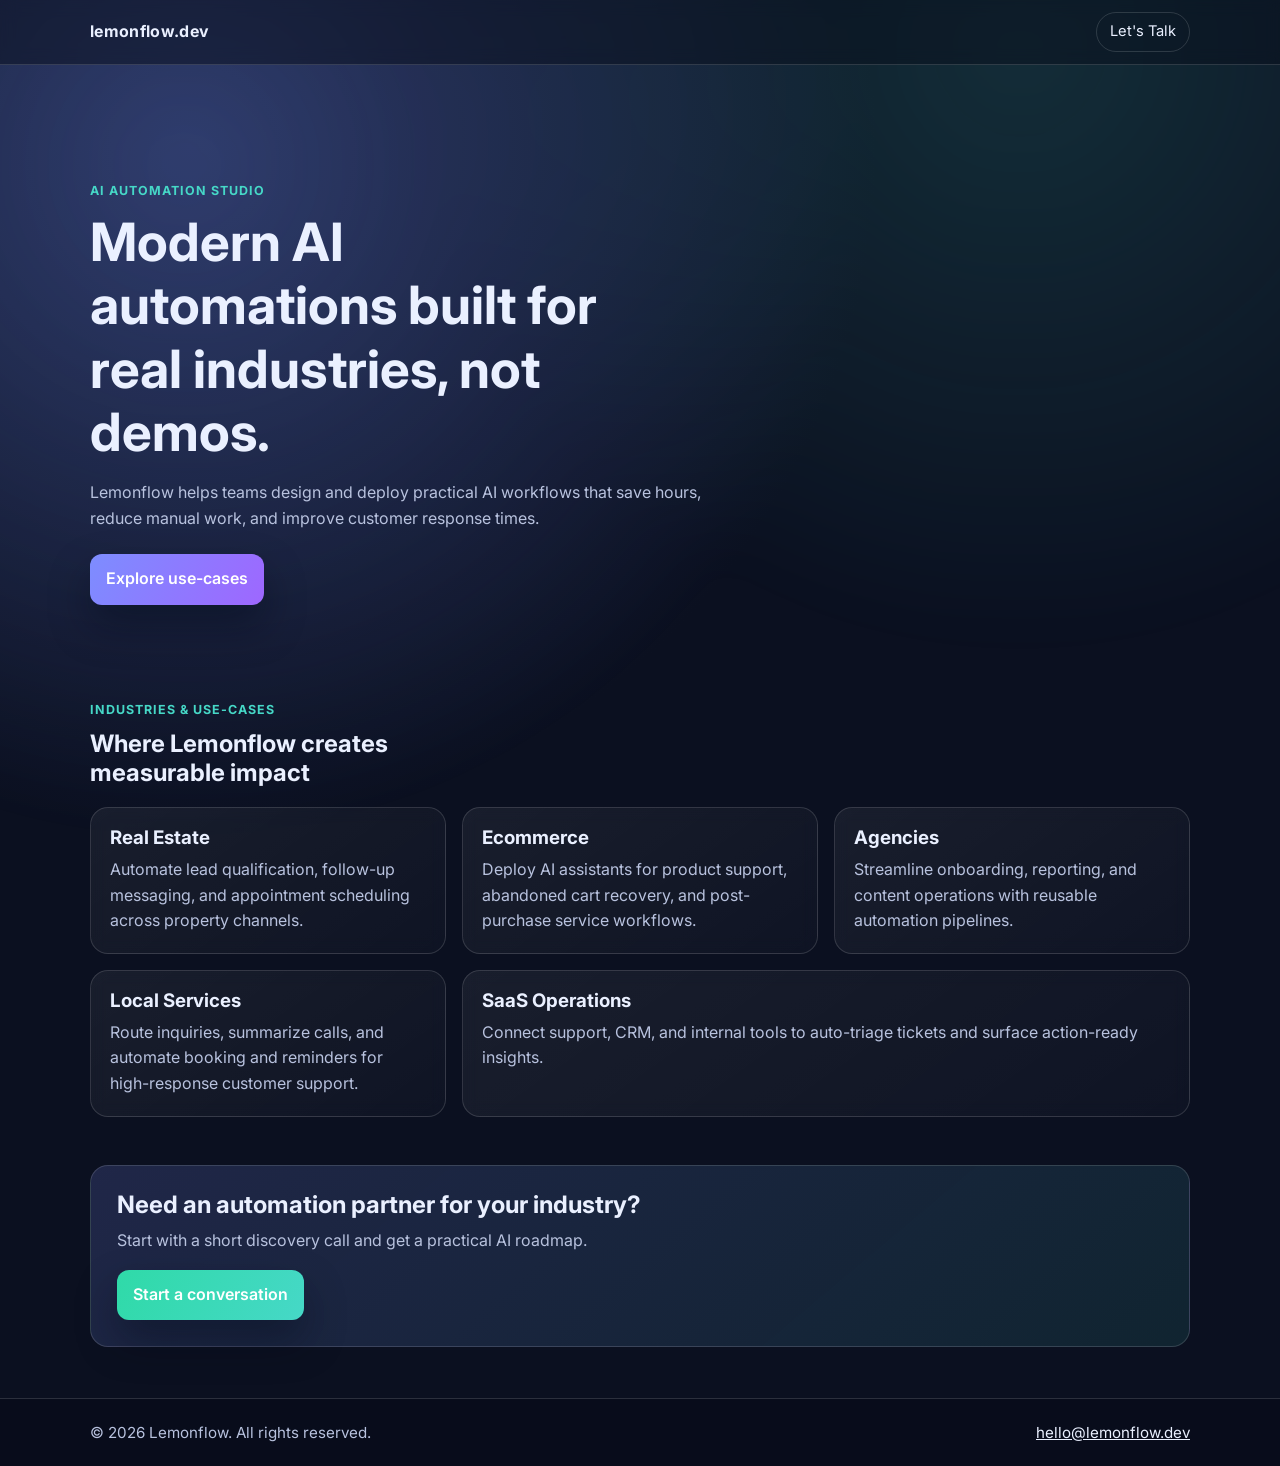
==== index.html @ 78f288d8 "Webpage" ====
<!doctype html>
<html lang="en">
  <head>
    <meta charset="UTF-8" />
    <meta name="viewport" content="width=device-width, initial-scale=1.0" />
    <meta
      name="description"
      content="Lemonflow builds AI automations and services tailored to real business workflows."
    />
    <title>Lemonflow | AI Automation Services</title>
    <link rel="preconnect" href="https://fonts.googleapis.com" />
    <link rel="preconnect" href="https://fonts.gstatic.com" crossorigin />
    <link
      href="https://fonts.googleapis.com/css2?family=Inter:wght@400;500;600;700;800&display=swap"
      rel="stylesheet"
    />
    <link rel="stylesheet" href="./styles.css" />
  </head>
  <body>
    <div class="bg-gradient" aria-hidden="true"></div>
    <header class="site-header">
      <nav class="container nav">
        <a class="logo" href="#top" aria-label="Lemonflow home">lemonflow.dev</a>
        <a class="nav-cta" href="mailto:hello@lemonflow.dev">Let's Talk</a>
      </nav>
    </header>

    <main id="top">
      <section class="hero container reveal">
        <p class="eyebrow">AI Automation Studio</p>
        <h1>Modern AI automations built for real industries, not demos.</h1>
        <p class="hero-copy">
          Lemonflow helps teams design and deploy practical AI workflows that
          save hours, reduce manual work, and improve customer response times.
        </p>
        <a class="btn" href="#industries">Explore use-cases</a>
      </section>

      <section id="industries" class="container industries">
        <div class="section-head reveal">
          <p class="eyebrow">Industries & Use-Cases</p>
          <h2>Where Lemonflow creates measurable impact</h2>
        </div>
        <div class="card-grid">
          <article class="industry-card reveal">
            <h3>Real Estate</h3>
            <p>
              Automate lead qualification, follow-up messaging, and appointment
              scheduling across property channels.
            </p>
          </article>
          <article class="industry-card reveal">
            <h3>Ecommerce</h3>
            <p>
              Deploy AI assistants for product support, abandoned cart recovery,
              and post-purchase service workflows.
            </p>
          </article>
          <article class="industry-card reveal">
            <h3>Agencies</h3>
            <p>
              Streamline onboarding, reporting, and content operations with
              reusable automation pipelines.
            </p>
          </article>
          <article class="industry-card reveal">
            <h3>Local Services</h3>
            <p>
              Route inquiries, summarize calls, and automate booking and
              reminders for high-response customer support.
            </p>
          </article>
          <article class="industry-card reveal">
            <h3>SaaS Operations</h3>
            <p>
              Connect support, CRM, and internal tools to auto-triage tickets
              and surface action-ready insights.
            </p>
          </article>
        </div>
      </section>

      <section class="container cta reveal">
        <h2>Need an automation partner for your industry?</h2>
        <p>Start with a short discovery call and get a practical AI roadmap.</p>
        <a class="btn btn-secondary" href="mailto:hello@lemonflow.dev"
          >Start a conversation</a
        >
      </section>
    </main>

    <footer class="site-footer">
      <div class="container footer-wrap">
        <p>&copy; <span id="year"></span> Lemonflow. All rights reserved.</p>
        <a href="mailto:hello@lemonflow.dev">hello@lemonflow.dev</a>
      </div>
    </footer>

    <script src="./script.js" defer></script>
  </body>
</html>
---- styles.css ----
:root {
  --bg: #0b1020;
  --surface: #131a2e;
  --surface-soft: rgba(255, 255, 255, 0.06);
  --text: #eaf0ff;
  --text-soft: #b8c2de;
  --line: rgba(255, 255, 255, 0.14);
  --accent: #7d8dff;
  --accent-2: #46d8c7;
  --max-width: 1100px;
  --radius: 18px;
  --shadow: 0 20px 40px rgba(3, 8, 20, 0.38);
}

*,
*::before,
*::after {
  box-sizing: border-box;
}

html {
  scroll-behavior: smooth;
}

body {
  margin: 0;
  min-height: 100vh;
  font-family: "Inter", system-ui, -apple-system, Segoe UI, Roboto, sans-serif;
  color: var(--text);
  background: radial-gradient(circle at 15% 10%, #1d2a4b 0%, var(--bg) 40%),
    var(--bg);
  line-height: 1.6;
}

.bg-gradient {
  position: fixed;
  inset: -120px;
  z-index: -1;
  background: radial-gradient(
      circle at 20% 25%,
      rgba(125, 141, 255, 0.2),
      transparent 45%
    ),
    radial-gradient(
      circle at 75% 15%,
      rgba(70, 216, 199, 0.15),
      transparent 40%
    );
  filter: blur(20px);
}

.container {
  width: min(100% - 2rem, var(--max-width));
  margin-inline: auto;
}

.site-header {
  position: sticky;
  top: 0;
  z-index: 50;
  backdrop-filter: blur(8px);
  background: rgba(9, 14, 29, 0.5);
  border-bottom: 1px solid var(--line);
}

.nav {
  display: flex;
  align-items: center;
  justify-content: space-between;
  min-height: 4rem;
}

.logo {
  color: var(--text);
  text-decoration: none;
  font-weight: 700;
  letter-spacing: 0.02em;
}

.nav-cta {
  color: var(--text);
  text-decoration: none;
  border: 1px solid var(--line);
  padding: 0.45rem 0.8rem;
  border-radius: 999px;
  font-size: 0.92rem;
}

.hero {
  padding: 6.5rem 0 4rem;
}

.eyebrow {
  color: var(--accent-2);
  letter-spacing: 0.08em;
  text-transform: uppercase;
  font-size: 0.78rem;
  font-weight: 700;
  margin-bottom: 0.6rem;
}

h1,
h2,
h3 {
  line-height: 1.2;
  margin-top: 0;
}

h1 {
  font-size: clamp(2rem, 4.5vw, 3.3rem);
  max-width: 15ch;
  margin-bottom: 0.9rem;
}

.hero-copy {
  color: var(--text-soft);
  max-width: 62ch;
  margin-bottom: 1.4rem;
}

.btn {
  display: inline-flex;
  align-items: center;
  justify-content: center;
  gap: 0.4rem;
  text-decoration: none;
  border-radius: 12px;
  background: linear-gradient(120deg, var(--accent), #9e67ff);
  color: #fff;
  font-weight: 600;
  padding: 0.78rem 1rem;
  box-shadow: var(--shadow);
}

.btn-secondary {
  background: linear-gradient(120deg, #2fdaa8, var(--accent-2));
}

.industries {
  padding: 1.2rem 0 3rem;
}

.section-head {
  margin-bottom: 1.2rem;
}

.section-head h2 {
  max-width: 23ch;
}

.card-grid {
  display: grid;
  grid-template-columns: repeat(12, 1fr);
  gap: 1rem;
}

.industry-card {
  grid-column: span 12;
  border-radius: var(--radius);
  border: 1px solid var(--line);
  background: linear-gradient(145deg, var(--surface-soft), rgba(255, 255, 255, 0.02));
  backdrop-filter: blur(8px);
  padding: 1.2rem;
}

.industry-card h3 {
  margin-bottom: 0.45rem;
}

.industry-card p {
  color: var(--text-soft);
  margin: 0;
}

.cta {
  margin: 0 auto 3.2rem;
  padding: 1.6rem;
  border-radius: var(--radius);
  background: linear-gradient(140deg, rgba(125, 141, 255, 0.18), rgba(70, 216, 199, 0.1));
  border: 1px solid var(--line);
}

.cta h2 {
  margin-bottom: 0.5rem;
}

.cta p {
  color: var(--text-soft);
  margin-top: 0;
  margin-bottom: 1rem;
}

.site-footer {
  border-top: 1px solid var(--line);
  background: rgba(3, 8, 20, 0.35);
}

.footer-wrap {
  min-height: 4.2rem;
  display: flex;
  gap: 1rem;
  align-items: center;
  justify-content: space-between;
  color: var(--text-soft);
  font-size: 0.95rem;
}

.footer-wrap a {
  color: var(--text);
}

.reveal {
  opacity: 0;
  transform: translateY(16px);
  transition: opacity 0.6s ease, transform 0.6s ease;
}

.reveal.is-visible {
  opacity: 1;
  transform: translateY(0);
}

@media (min-width: 700px) {
  .industry-card {
    grid-column: span 6;
  }
}

@media (min-width: 960px) {
  .industry-card {
    grid-column: span 4;
  }

  .industry-card:last-child {
    grid-column: span 8;
  }
}
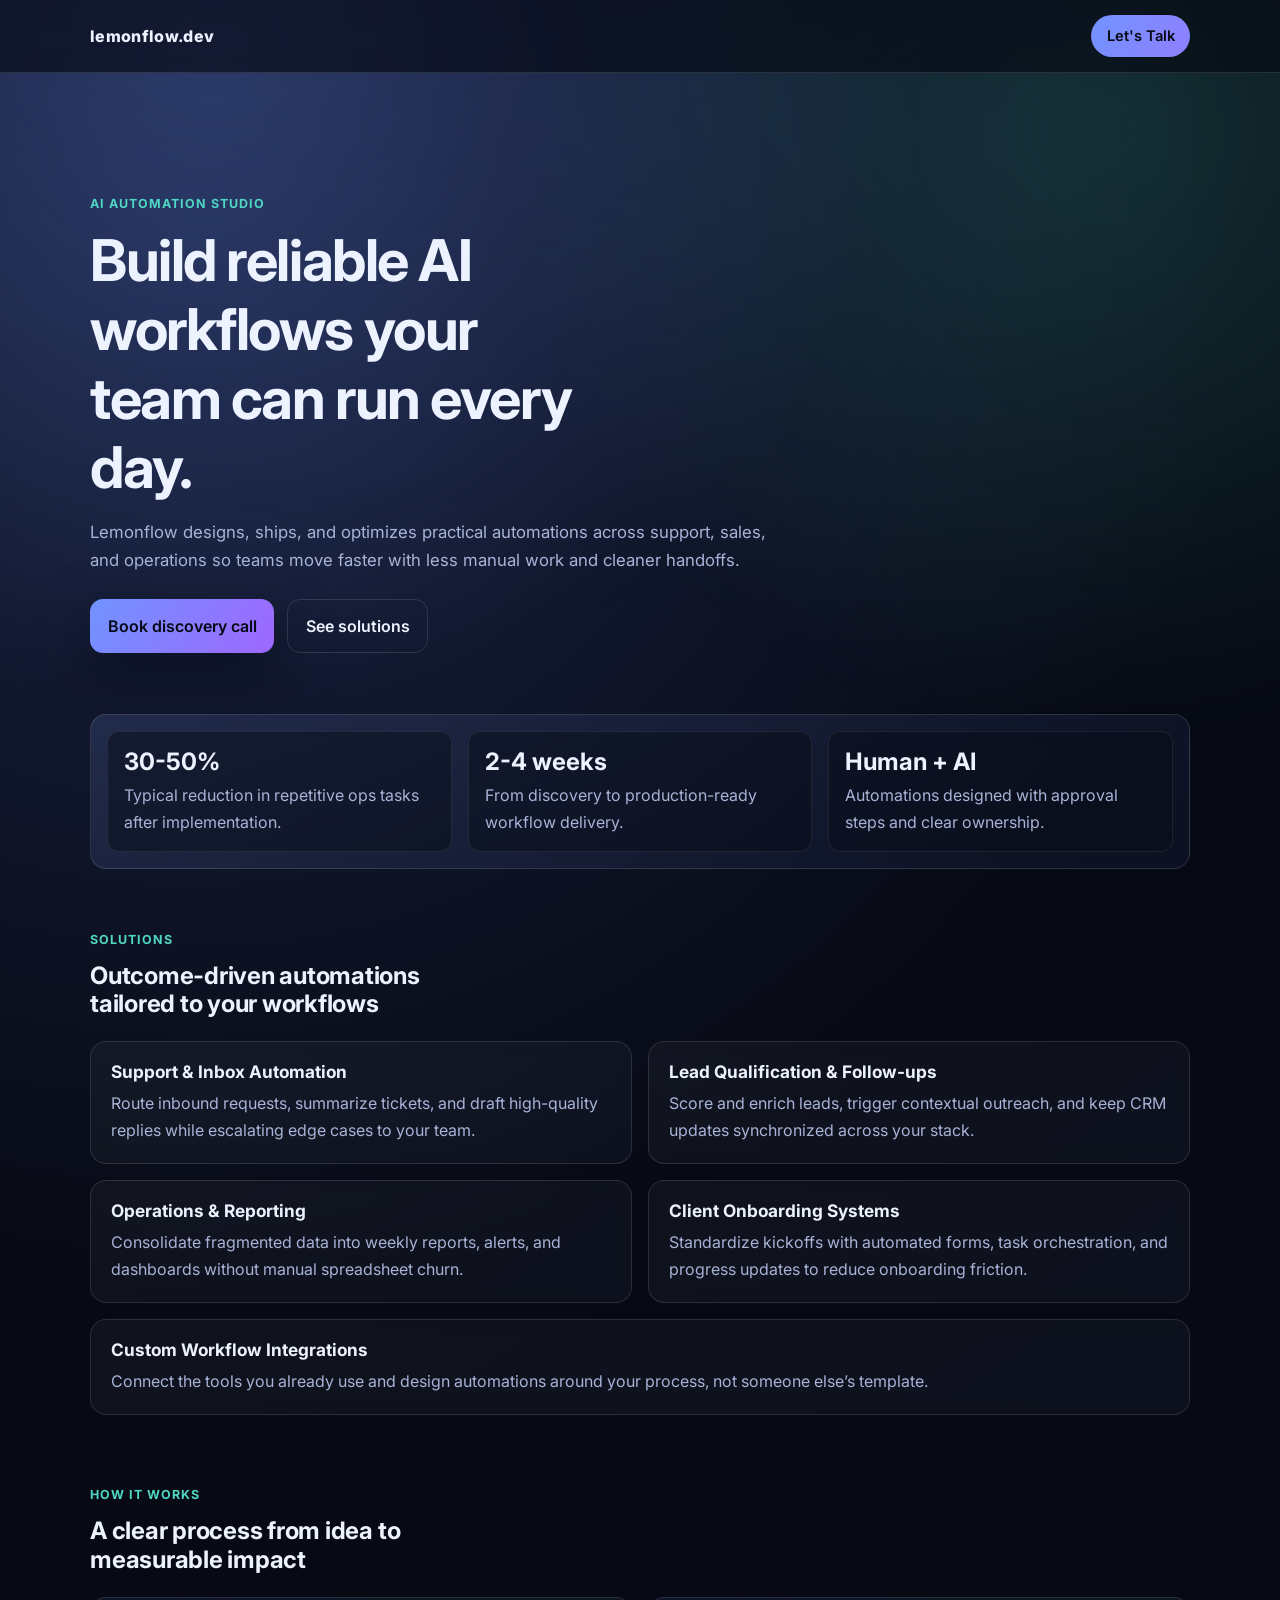
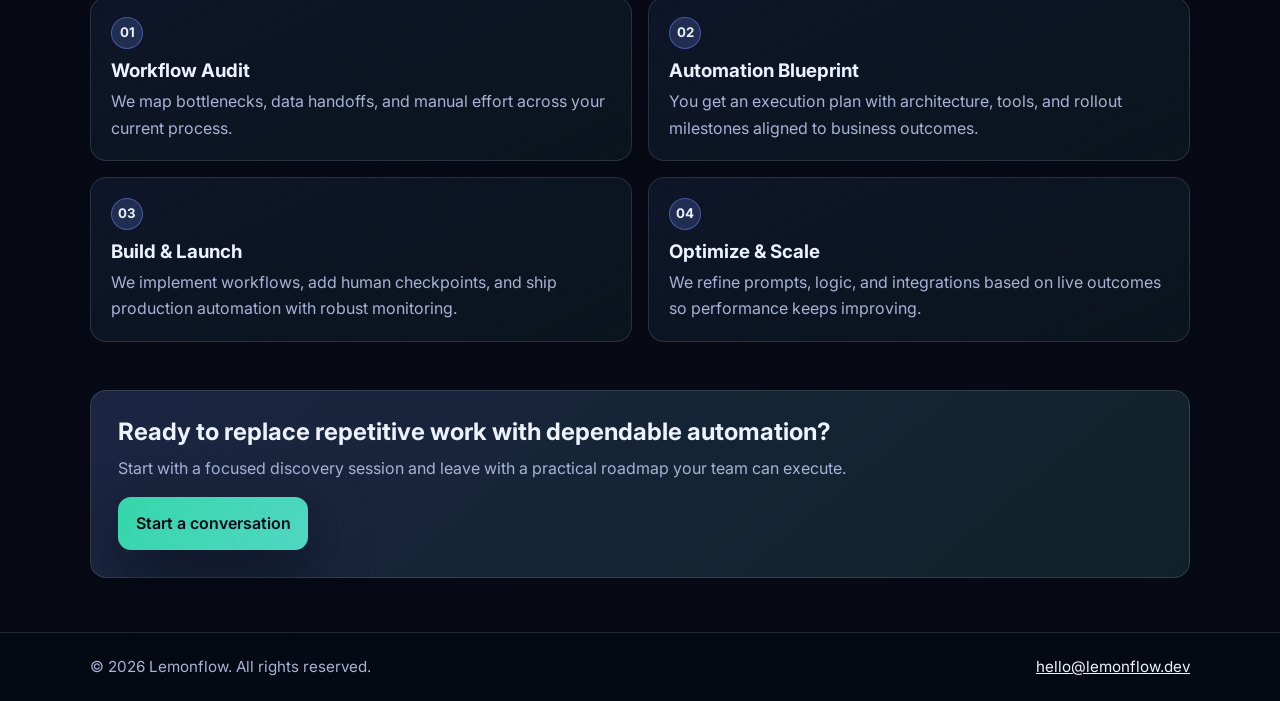
==== commit a7146e07: "modified" ====
--- a/index.html
+++ b/index.html
@@ -28,64 +28,127 @@
     <main id="top">
       <section class="hero container reveal">
         <p class="eyebrow">AI Automation Studio</p>
-        <h1>Modern AI automations built for real industries, not demos.</h1>
+        <h1>Build reliable AI workflows your team can run every day.</h1>
         <p class="hero-copy">
-          Lemonflow helps teams design and deploy practical AI workflows that
-          save hours, reduce manual work, and improve customer response times.
+          Lemonflow designs, ships, and optimizes practical automations across
+          support, sales, and operations so teams move faster with less manual
+          work and cleaner handoffs.
         </p>
-        <a class="btn" href="#industries">Explore use-cases</a>
+        <div class="hero-actions">
+          <a class="btn" href="mailto:hello@lemonflow.dev">Book discovery call</a>
+          <a class="btn btn-ghost" href="#solutions">See solutions</a>
+        </div>
       </section>
 
-      <section id="industries" class="container industries">
+      <section class="container trust reveal" aria-label="Outcomes">
+        <div class="trust-grid">
+          <article class="trust-item">
+            <h2>30-50%</h2>
+            <p>Typical reduction in repetitive ops tasks after implementation.</p>
+          </article>
+          <article class="trust-item">
+            <h2>2-4 weeks</h2>
+            <p>From discovery to production-ready workflow delivery.</p>
+          </article>
+          <article class="trust-item">
+            <h2>Human + AI</h2>
+            <p>Automations designed with approval steps and clear ownership.</p>
+          </article>
+        </div>
+      </section>
+
+      <section id="solutions" class="container industries">
         <div class="section-head reveal">
-          <p class="eyebrow">Industries & Use-Cases</p>
-          <h2>Where Lemonflow creates measurable impact</h2>
+          <p class="eyebrow">Solutions</p>
+          <h2>Outcome-driven automations tailored to your workflows</h2>
         </div>
         <div class="card-grid">
-          <article class="industry-card reveal">
-            <h3>Real Estate</h3>
+          <article class="industry-card reveal" style="--reveal-delay: 0ms">
+            <h3>Support & Inbox Automation</h3>
             <p>
-              Automate lead qualification, follow-up messaging, and appointment
-              scheduling across property channels.
+              Route inbound requests, summarize tickets, and draft high-quality
+              replies while escalating edge cases to your team.
             </p>
           </article>
-          <article class="industry-card reveal">
-            <h3>Ecommerce</h3>
+          <article class="industry-card reveal" style="--reveal-delay: 80ms">
+            <h3>Lead Qualification & Follow-ups</h3>
             <p>
-              Deploy AI assistants for product support, abandoned cart recovery,
-              and post-purchase service workflows.
+              Score and enrich leads, trigger contextual outreach, and keep CRM
+              updates synchronized across your stack.
             </p>
           </article>
-          <article class="industry-card reveal">
-            <h3>Agencies</h3>
+          <article class="industry-card reveal" style="--reveal-delay: 120ms">
+            <h3>Operations & Reporting</h3>
             <p>
-              Streamline onboarding, reporting, and content operations with
-              reusable automation pipelines.
+              Consolidate fragmented data into weekly reports, alerts, and
+              dashboards without manual spreadsheet churn.
             </p>
           </article>
-          <article class="industry-card reveal">
-            <h3>Local Services</h3>
+          <article class="industry-card reveal" style="--reveal-delay: 180ms">
+            <h3>Client Onboarding Systems</h3>
             <p>
-              Route inquiries, summarize calls, and automate booking and
-              reminders for high-response customer support.
+              Standardize kickoffs with automated forms, task orchestration, and
+              progress updates to reduce onboarding friction.
             </p>
           </article>
-          <article class="industry-card reveal">
-            <h3>SaaS Operations</h3>
+          <article class="industry-card reveal" style="--reveal-delay: 220ms">
+            <h3>Custom Workflow Integrations</h3>
             <p>
-              Connect support, CRM, and internal tools to auto-triage tickets
-              and surface action-ready insights.
+              Connect the tools you already use and design automations around
+              your process, not someone else’s template.
+            </p>
+          </article>
+        </div>
+      </section>
+
+      <section class="container process">
+        <div class="section-head reveal">
+          <p class="eyebrow">How It Works</p>
+          <h2>A clear process from idea to measurable impact</h2>
+        </div>
+        <div class="process-grid">
+          <article class="process-step reveal" style="--reveal-delay: 0ms">
+            <span>01</span>
+            <h3>Workflow Audit</h3>
+            <p>
+              We map bottlenecks, data handoffs, and manual effort across your
+              current process.
+            </p>
+          </article>
+          <article class="process-step reveal" style="--reveal-delay: 70ms">
+            <span>02</span>
+            <h3>Automation Blueprint</h3>
+            <p>
+              You get an execution plan with architecture, tools, and rollout
+              milestones aligned to business outcomes.
+            </p>
+          </article>
+          <article class="process-step reveal" style="--reveal-delay: 140ms">
+            <span>03</span>
+            <h3>Build & Launch</h3>
+            <p>
+              We implement workflows, add human checkpoints, and ship production
+              automation with robust monitoring.
+            </p>
+          </article>
+          <article class="process-step reveal" style="--reveal-delay: 200ms">
+            <span>04</span>
+            <h3>Optimize & Scale</h3>
+            <p>
+              We refine prompts, logic, and integrations based on live outcomes
+              so performance keeps improving.
             </p>
           </article>
         </div>
       </section>
 
       <section class="container cta reveal">
-        <h2>Need an automation partner for your industry?</h2>
-        <p>Start with a short discovery call and get a practical AI roadmap.</p>
-        <a class="btn btn-secondary" href="mailto:hello@lemonflow.dev"
-          >Start a conversation</a
-        >
+        <h2>Ready to replace repetitive work with dependable automation?</h2>
+        <p>
+          Start with a focused discovery session and leave with a practical
+          roadmap your team can execute.
+        </p>
+        <a class="btn btn-secondary" href="mailto:hello@lemonflow.dev">Start a conversation</a>
       </section>
     </main>
 
--- a/styles.css
+++ b/styles.css
@@ -1,15 +1,15 @@
 :root {
-  --bg: #0b1020;
-  --surface: #131a2e;
-  --surface-soft: rgba(255, 255, 255, 0.06);
-  --text: #eaf0ff;
-  --text-soft: #b8c2de;
-  --line: rgba(255, 255, 255, 0.14);
-  --accent: #7d8dff;
-  --accent-2: #46d8c7;
+  --bg: #070a14;
+  --surface: #0f162a;
+  --surface-soft: rgba(255, 255, 255, 0.04);
+  --text: #edf2ff;
+  --text-soft: #a8b3d7;
+  --line: rgba(255, 255, 255, 0.12);
+  --accent: #7193ff;
+  --accent-2: #4fd7c3;
   --max-width: 1100px;
-  --radius: 18px;
-  --shadow: 0 20px 40px rgba(3, 8, 20, 0.38);
+  --radius: 16px;
+  --shadow: 0 24px 56px rgba(2, 6, 18, 0.5);
 }
 
 *,
@@ -27,9 +27,9 @@
   min-height: 100vh;
   font-family: "Inter", system-ui, -apple-system, Segoe UI, Roboto, sans-serif;
   color: var(--text);
-  background: radial-gradient(circle at 15% 10%, #1d2a4b 0%, var(--bg) 40%),
+  background: radial-gradient(circle at 15% 10%, #1a2444 0%, var(--bg) 45%),
     var(--bg);
-  line-height: 1.6;
+  line-height: 1.65;
 }
 
 .bg-gradient {
@@ -37,16 +37,16 @@
   inset: -120px;
   z-index: -1;
   background: radial-gradient(
-      circle at 20% 25%,
-      rgba(125, 141, 255, 0.2),
+      circle at 22% 12%,
+      rgba(113, 147, 255, 0.24),
       transparent 45%
     ),
     radial-gradient(
-      circle at 75% 15%,
-      rgba(70, 216, 199, 0.15),
+      circle at 80% 22%,
+      rgba(79, 215, 195, 0.18),
       transparent 40%
     );
-  filter: blur(20px);
+  filter: blur(28px);
 }
 
 .container {
@@ -58,8 +58,8 @@
   position: sticky;
   top: 0;
   z-index: 50;
-  backdrop-filter: blur(8px);
-  background: rgba(9, 14, 29, 0.5);
+  backdrop-filter: blur(12px);
+  background: rgba(7, 10, 20, 0.66);
   border-bottom: 1px solid var(--line);
 }
 
@@ -67,27 +67,35 @@
   display: flex;
   align-items: center;
   justify-content: space-between;
-  min-height: 4rem;
+  min-height: 4.5rem;
 }
 
 .logo {
   color: var(--text);
   text-decoration: none;
-  font-weight: 700;
+  font-weight: 800;
   letter-spacing: 0.02em;
 }
 
 .nav-cta {
-  color: var(--text);
+  color: var(--bg);
   text-decoration: none;
-  border: 1px solid var(--line);
-  padding: 0.45rem 0.8rem;
+  border: 1px solid transparent;
+  background: linear-gradient(120deg, var(--accent), #8f7fff);
+  padding: 0.52rem 0.9rem;
   border-radius: 999px;
   font-size: 0.92rem;
+  font-weight: 600;
 }
 
 .hero {
-  padding: 6.5rem 0 4rem;
+  padding: 6.8rem 0 2.8rem;
+}
+
+.hero-actions {
+  display: flex;
+  flex-wrap: wrap;
+  gap: 0.8rem;
 }
 
 .eyebrow {
@@ -96,7 +104,7 @@
   text-transform: uppercase;
   font-size: 0.78rem;
   font-weight: 700;
-  margin-bottom: 0.6rem;
+  margin-bottom: 0.7rem;
 }
 
 h1,
@@ -107,15 +115,17 @@
 }
 
 h1 {
-  font-size: clamp(2rem, 4.5vw, 3.3rem);
-  max-width: 15ch;
-  margin-bottom: 0.9rem;
+  font-size: clamp(2.05rem, 5vw, 3.6rem);
+  max-width: 14ch;
+  letter-spacing: -0.025em;
+  margin-bottom: 1rem;
 }
 
 .hero-copy {
   color: var(--text-soft);
-  max-width: 62ch;
-  margin-bottom: 1.4rem;
+  max-width: 64ch;
+  font-size: 1.05rem;
+  margin-bottom: 1.5rem;
 }
 
 .btn {
@@ -124,28 +134,66 @@
   justify-content: center;
   gap: 0.4rem;
   text-decoration: none;
+  border-radius: 13px;
+  background: linear-gradient(120deg, var(--accent), #9e67ff);
+  color: #060a16;
+  font-weight: 600;
+  padding: 0.82rem 1.1rem;
+  box-shadow: var(--shadow);
+}
+
+.btn-secondary {
+  background: linear-gradient(120deg, #36d6ab, var(--accent-2));
+}
+
+.btn-ghost {
+  background: transparent;
+  color: var(--text);
+  border: 1px solid var(--line);
+  box-shadow: none;
+}
+
+.trust {
+  padding: 1rem 0 2.2rem;
+}
+
+.trust-grid {
+  border: 1px solid var(--line);
+  border-radius: var(--radius);
+  background: linear-gradient(150deg, rgba(110, 132, 210, 0.18), rgba(15, 22, 42, 0.65));
+  display: grid;
+  gap: 1rem;
+  padding: 1rem;
+}
+
+.trust-item {
+  border: 1px solid rgba(255, 255, 255, 0.08);
   border-radius: 12px;
-  background: linear-gradient(120deg, var(--accent), #9e67ff);
-  color: #fff;
-  font-weight: 600;
-  padding: 0.78rem 1rem;
-  box-shadow: var(--shadow);
-}
-
-.btn-secondary {
-  background: linear-gradient(120deg, #2fdaa8, var(--accent-2));
+  background: rgba(8, 12, 24, 0.45);
+  padding: 1rem;
+}
+
+.trust-item h2 {
+  font-size: 1.5rem;
+  margin-bottom: 0.35rem;
+}
+
+.trust-item p {
+  margin: 0;
+  color: var(--text-soft);
 }
 
 .industries {
-  padding: 1.2rem 0 3rem;
+  padding: 0.8rem 0 2.8rem;
 }
 
 .section-head {
-  margin-bottom: 1.2rem;
+  margin-bottom: 1.4rem;
 }
 
 .section-head h2 {
-  max-width: 23ch;
+  max-width: 24ch;
+  letter-spacing: -0.01em;
 }
 
 .card-grid {
@@ -158,13 +206,14 @@
   grid-column: span 12;
   border-radius: var(--radius);
   border: 1px solid var(--line);
-  background: linear-gradient(145deg, var(--surface-soft), rgba(255, 255, 255, 0.02));
+  background: linear-gradient(145deg, var(--surface-soft), rgba(120, 138, 206, 0.06));
   backdrop-filter: blur(8px);
-  padding: 1.2rem;
+  padding: 1.25rem;
 }
 
 .industry-card h3 {
   margin-bottom: 0.45rem;
+  font-size: 1.08rem;
 }
 
 .industry-card p {
@@ -172,11 +221,50 @@
   margin: 0;
 }
 
+.process {
+  padding: 0.8rem 0 3rem;
+}
+
+.process-grid {
+  display: grid;
+  gap: 1rem;
+}
+
+.process-step {
+  border-radius: var(--radius);
+  border: 1px solid var(--line);
+  background: linear-gradient(155deg, rgba(15, 22, 42, 0.95), rgba(79, 215, 195, 0.05));
+  padding: 1.1rem;
+}
+
+.process-step span {
+  display: inline-flex;
+  width: 2rem;
+  height: 2rem;
+  border-radius: 999px;
+  align-items: center;
+  justify-content: center;
+  background: rgba(113, 147, 255, 0.2);
+  border: 1px solid rgba(113, 147, 255, 0.45);
+  font-size: 0.83rem;
+  font-weight: 700;
+  margin-bottom: 0.7rem;
+}
+
+.process-step h3 {
+  margin-bottom: 0.35rem;
+}
+
+.process-step p {
+  color: var(--text-soft);
+  margin: 0;
+}
+
 .cta {
-  margin: 0 auto 3.2rem;
-  padding: 1.6rem;
+  margin: 0 auto 3.4rem;
+  padding: 1.7rem;
   border-radius: var(--radius);
-  background: linear-gradient(140deg, rgba(125, 141, 255, 0.18), rgba(70, 216, 199, 0.1));
+  background: linear-gradient(140deg, rgba(113, 147, 255, 0.2), rgba(79, 215, 195, 0.12));
   border: 1px solid var(--line);
 }
 
@@ -192,7 +280,7 @@
 
 .site-footer {
   border-top: 1px solid var(--line);
-  background: rgba(3, 8, 20, 0.35);
+  background: rgba(3, 8, 20, 0.5);
 }
 
 .footer-wrap {
@@ -213,6 +301,7 @@
   opacity: 0;
   transform: translateY(16px);
   transition: opacity 0.6s ease, transform 0.6s ease;
+  transition-delay: var(--reveal-delay, 0ms);
 }
 
 .reveal.is-visible {
@@ -221,17 +310,46 @@
 }
 
 @media (min-width: 700px) {
+  .trust-grid {
+    grid-template-columns: repeat(3, 1fr);
+  }
+
   .industry-card {
     grid-column: span 6;
   }
+
+  .process-grid {
+    grid-template-columns: repeat(2, 1fr);
+  }
 }
 
 @media (min-width: 960px) {
   .industry-card {
-    grid-column: span 4;
+    grid-column: span 6;
   }
 
   .industry-card:last-child {
-    grid-column: span 8;
-  }
-}
+    grid-column: span 12;
+  }
+
+  .process-step {
+    padding: 1.2rem 1.25rem;
+  }
+}
+
+@media (max-width: 640px) {
+  .hero {
+    padding-top: 5.5rem;
+  }
+
+  h1 {
+    max-width: 18ch;
+  }
+
+  .footer-wrap {
+    flex-direction: column;
+    justify-content: center;
+    align-items: flex-start;
+    padding: 0.9rem 0;
+  }
+}
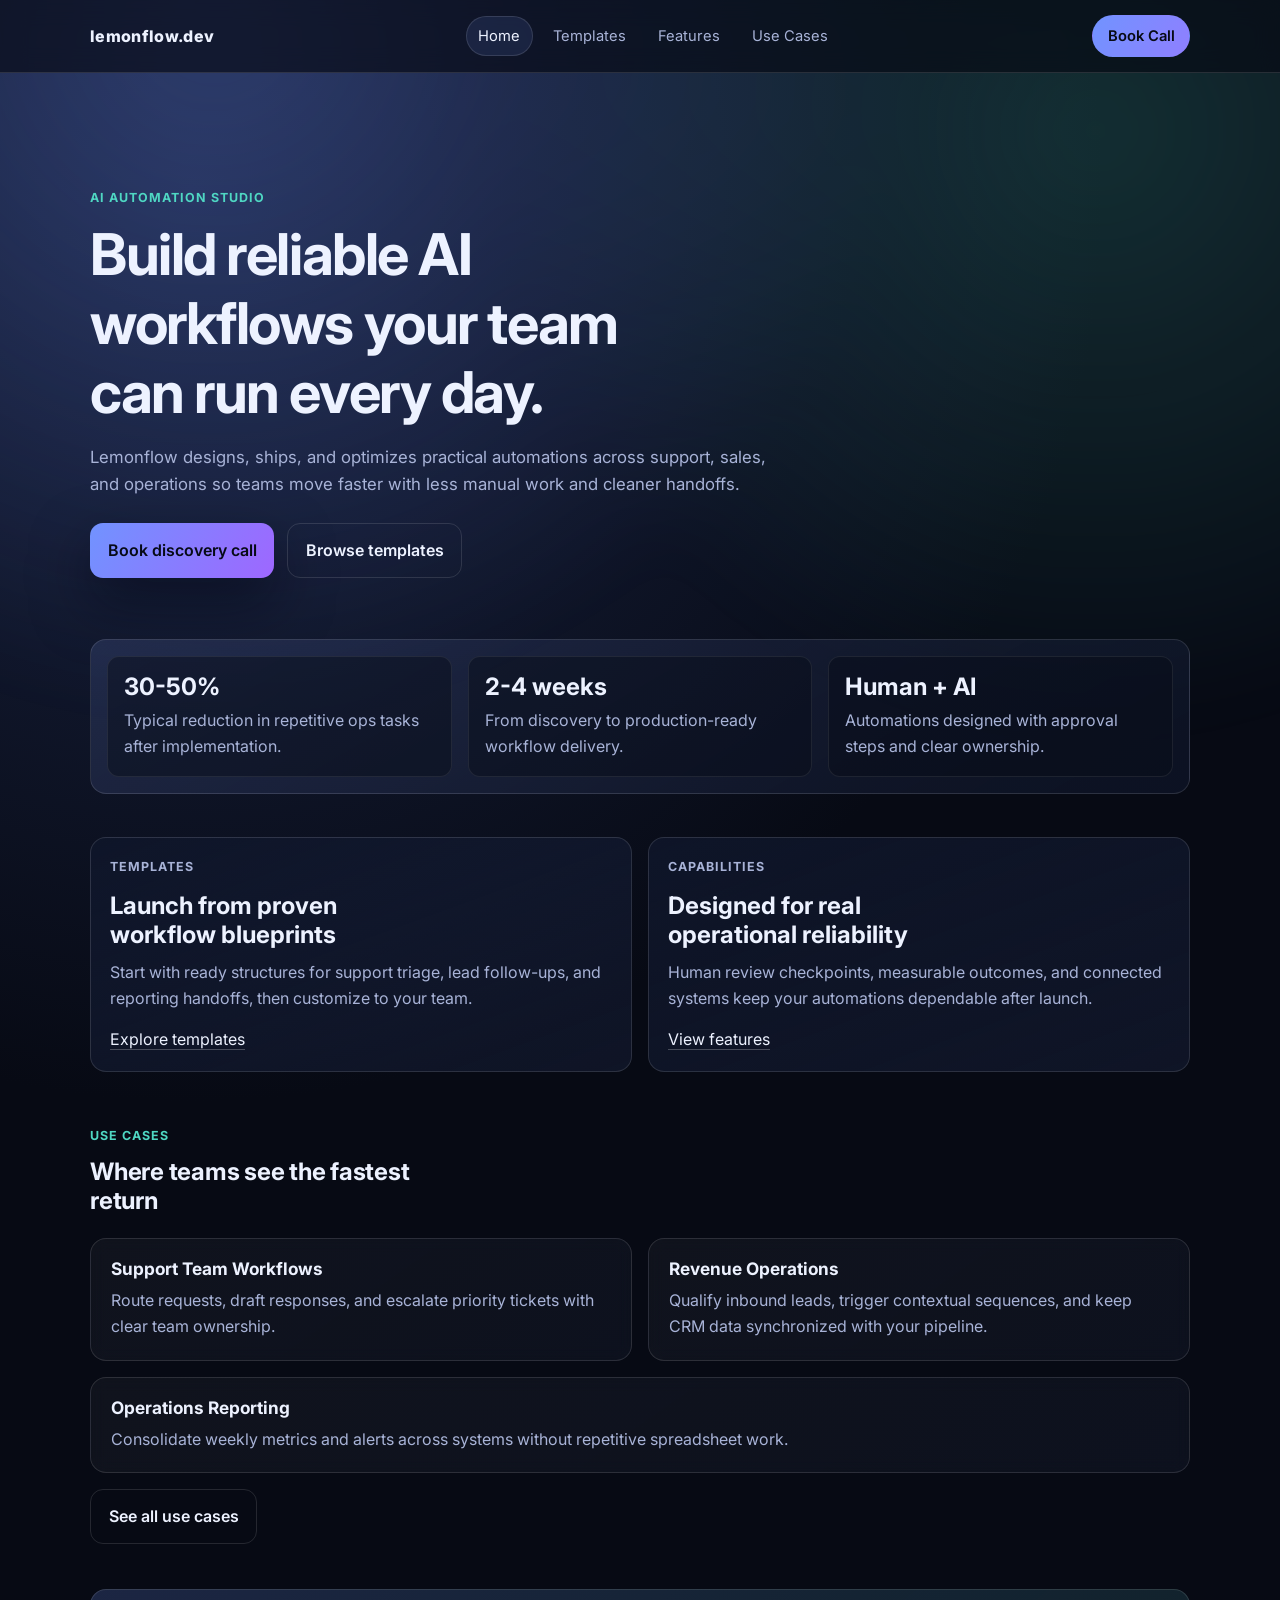
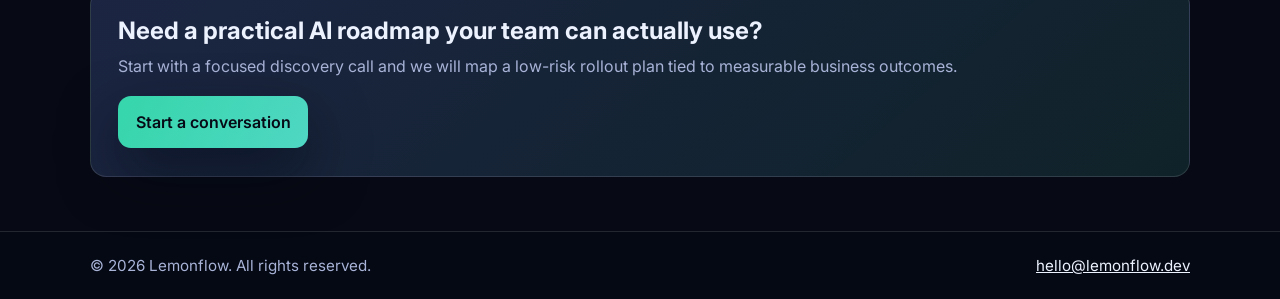
==== commit f13ec8a5: "modified" ====
--- a/index.html
+++ b/index.html
@@ -5,9 +5,9 @@
     <meta name="viewport" content="width=device-width, initial-scale=1.0" />
     <meta
       name="description"
-      content="Lemonflow builds AI automations and services tailored to real business workflows."
+      content="Lemonflow helps teams deploy practical AI automation systems for support, sales, and operations."
     />
-    <title>Lemonflow | AI Automation Services</title>
+    <title>Lemonflow | AI Automation Studio</title>
     <link rel="preconnect" href="https://fonts.googleapis.com" />
     <link rel="preconnect" href="https://fonts.gstatic.com" crossorigin />
     <link
@@ -19,14 +19,20 @@
   <body>
     <div class="bg-gradient" aria-hidden="true"></div>
     <header class="site-header">
-      <nav class="container nav">
-        <a class="logo" href="#top" aria-label="Lemonflow home">lemonflow.dev</a>
-        <a class="nav-cta" href="mailto:hello@lemonflow.dev">Let's Talk</a>
+      <nav class="container nav" aria-label="Primary">
+        <a class="logo" href="./index.html" aria-label="Lemonflow home">lemonflow.dev</a>
+        <div class="nav-links">
+          <a class="nav-link is-active" href="./index.html" aria-current="page">Home</a>
+          <a class="nav-link" href="./templates.html">Templates</a>
+          <a class="nav-link" href="./features.html">Features</a>
+          <a class="nav-link" href="./use-cases.html">Use Cases</a>
+        </div>
+        <a class="nav-cta" href="mailto:hello@lemonflow.dev">Book Call</a>
       </nav>
     </header>
 
     <main id="top">
-      <section class="hero container reveal">
+      <section class="hero container page-hero reveal">
         <p class="eyebrow">AI Automation Studio</p>
         <h1>Build reliable AI workflows your team can run every day.</h1>
         <p class="hero-copy">
@@ -36,11 +42,11 @@
         </p>
         <div class="hero-actions">
           <a class="btn" href="mailto:hello@lemonflow.dev">Book discovery call</a>
-          <a class="btn btn-ghost" href="#solutions">See solutions</a>
+          <a class="btn btn-ghost" href="./templates.html">Browse templates</a>
         </div>
       </section>
 
-      <section class="container trust reveal" aria-label="Outcomes">
+      <section class="container trust reveal" aria-label="Outcomes snapshot">
         <div class="trust-grid">
           <article class="trust-item">
             <h2>30-50%</h2>
@@ -57,96 +63,65 @@
         </div>
       </section>
 
-      <section id="solutions" class="container industries">
+      <section class="container split-highlight">
+        <article class="highlight-card reveal">
+          <p class="eyebrow">Templates</p>
+          <h2>Launch from proven workflow blueprints</h2>
+          <p>
+            Start with ready structures for support triage, lead follow-ups, and
+            reporting handoffs, then customize to your team.
+          </p>
+          <a class="text-link" href="./templates.html">Explore templates</a>
+        </article>
+        <article class="highlight-card reveal" style="--reveal-delay: 90ms">
+          <p class="eyebrow">Capabilities</p>
+          <h2>Designed for real operational reliability</h2>
+          <p>
+            Human review checkpoints, measurable outcomes, and connected systems
+            keep your automations dependable after launch.
+          </p>
+          <a class="text-link" href="./features.html">View features</a>
+        </article>
+      </section>
+
+      <section class="container industries">
         <div class="section-head reveal">
-          <p class="eyebrow">Solutions</p>
-          <h2>Outcome-driven automations tailored to your workflows</h2>
+          <p class="eyebrow">Use Cases</p>
+          <h2>Where teams see the fastest return</h2>
         </div>
         <div class="card-grid">
           <article class="industry-card reveal" style="--reveal-delay: 0ms">
-            <h3>Support & Inbox Automation</h3>
+            <h3>Support Team Workflows</h3>
             <p>
-              Route inbound requests, summarize tickets, and draft high-quality
-              replies while escalating edge cases to your team.
+              Route requests, draft responses, and escalate priority tickets
+              with clear team ownership.
             </p>
           </article>
           <article class="industry-card reveal" style="--reveal-delay: 80ms">
-            <h3>Lead Qualification & Follow-ups</h3>
+            <h3>Revenue Operations</h3>
             <p>
-              Score and enrich leads, trigger contextual outreach, and keep CRM
-              updates synchronized across your stack.
+              Qualify inbound leads, trigger contextual sequences, and keep CRM
+              data synchronized with your pipeline.
             </p>
           </article>
           <article class="industry-card reveal" style="--reveal-delay: 120ms">
-            <h3>Operations & Reporting</h3>
+            <h3>Operations Reporting</h3>
             <p>
-              Consolidate fragmented data into weekly reports, alerts, and
-              dashboards without manual spreadsheet churn.
-            </p>
-          </article>
-          <article class="industry-card reveal" style="--reveal-delay: 180ms">
-            <h3>Client Onboarding Systems</h3>
-            <p>
-              Standardize kickoffs with automated forms, task orchestration, and
-              progress updates to reduce onboarding friction.
-            </p>
-          </article>
-          <article class="industry-card reveal" style="--reveal-delay: 220ms">
-            <h3>Custom Workflow Integrations</h3>
-            <p>
-              Connect the tools you already use and design automations around
-              your process, not someone else’s template.
+              Consolidate weekly metrics and alerts across systems without
+              repetitive spreadsheet work.
             </p>
           </article>
         </div>
-      </section>
-
-      <section class="container process">
-        <div class="section-head reveal">
-          <p class="eyebrow">How It Works</p>
-          <h2>A clear process from idea to measurable impact</h2>
-        </div>
-        <div class="process-grid">
-          <article class="process-step reveal" style="--reveal-delay: 0ms">
-            <span>01</span>
-            <h3>Workflow Audit</h3>
-            <p>
-              We map bottlenecks, data handoffs, and manual effort across your
-              current process.
-            </p>
-          </article>
-          <article class="process-step reveal" style="--reveal-delay: 70ms">
-            <span>02</span>
-            <h3>Automation Blueprint</h3>
-            <p>
-              You get an execution plan with architecture, tools, and rollout
-              milestones aligned to business outcomes.
-            </p>
-          </article>
-          <article class="process-step reveal" style="--reveal-delay: 140ms">
-            <span>03</span>
-            <h3>Build & Launch</h3>
-            <p>
-              We implement workflows, add human checkpoints, and ship production
-              automation with robust monitoring.
-            </p>
-          </article>
-          <article class="process-step reveal" style="--reveal-delay: 200ms">
-            <span>04</span>
-            <h3>Optimize & Scale</h3>
-            <p>
-              We refine prompts, logic, and integrations based on live outcomes
-              so performance keeps improving.
-            </p>
-          </article>
+        <div class="section-action reveal">
+          <a class="btn btn-ghost" href="./use-cases.html">See all use cases</a>
         </div>
       </section>
 
       <section class="container cta reveal">
-        <h2>Ready to replace repetitive work with dependable automation?</h2>
+        <h2>Need a practical AI roadmap your team can actually use?</h2>
         <p>
-          Start with a focused discovery session and leave with a practical
-          roadmap your team can execute.
+          Start with a focused discovery call and we will map a low-risk rollout
+          plan tied to measurable business outcomes.
         </p>
         <a class="btn btn-secondary" href="mailto:hello@lemonflow.dev">Start a conversation</a>
       </section>
--- a/styles.css
+++ b/styles.css
@@ -67,6 +67,7 @@
   display: flex;
   align-items: center;
   justify-content: space-between;
+  gap: 1rem;
   min-height: 4.5rem;
 }
 
@@ -75,6 +76,39 @@
   text-decoration: none;
   font-weight: 800;
   letter-spacing: 0.02em;
+}
+
+.nav-links {
+  display: flex;
+  align-items: center;
+  gap: 0.45rem;
+  overflow-x: auto;
+  scrollbar-width: none;
+}
+
+.nav-links::-webkit-scrollbar {
+  display: none;
+}
+
+.nav-link {
+  color: var(--text-soft);
+  text-decoration: none;
+  font-size: 0.92rem;
+  border: 1px solid transparent;
+  border-radius: 999px;
+  padding: 0.4rem 0.72rem;
+}
+
+.nav-link:hover,
+.nav-link:focus-visible {
+  color: var(--text);
+  border-color: var(--line);
+}
+
+.nav-link.is-active {
+  color: var(--text);
+  border-color: var(--line);
+  background: rgba(113, 147, 255, 0.12);
 }
 
 .nav-cta {
@@ -90,6 +124,14 @@
 
 .hero {
   padding: 6.8rem 0 2.8rem;
+}
+
+.page-hero {
+  padding-top: 6.4rem;
+}
+
+.page-hero h1 {
+  max-width: 16ch;
 }
 
 .hero-actions {
@@ -187,6 +229,36 @@
   padding: 0.8rem 0 2.8rem;
 }
 
+.split-highlight {
+  display: grid;
+  gap: 1rem;
+  padding: 0.5rem 0 1.8rem;
+}
+
+.highlight-card {
+  border: 1px solid var(--line);
+  border-radius: var(--radius);
+  background: linear-gradient(160deg, rgba(15, 22, 42, 0.88), rgba(113, 147, 255, 0.08));
+  padding: 1.2rem;
+}
+
+.highlight-card h2 {
+  margin-bottom: 0.55rem;
+  max-width: 18ch;
+}
+
+.highlight-card p {
+  color: var(--text-soft);
+  margin-top: 0;
+  margin-bottom: 0.9rem;
+}
+
+.text-link {
+  color: var(--text);
+  text-decoration: none;
+  border-bottom: 1px solid rgba(255, 255, 255, 0.24);
+}
+
 .section-head {
   margin-bottom: 1.4rem;
 }
@@ -219,6 +291,73 @@
 .industry-card p {
   color: var(--text-soft);
   margin: 0;
+}
+
+.section-action {
+  padding-top: 1rem;
+}
+
+.section-space {
+  padding: 0.8rem 0 3rem;
+}
+
+.template-grid,
+.usecase-grid {
+  display: grid;
+  grid-template-columns: repeat(12, 1fr);
+  gap: 1rem;
+}
+
+.template-card,
+.usecase-card {
+  grid-column: span 12;
+  border-radius: var(--radius);
+  border: 1px solid var(--line);
+  background: linear-gradient(145deg, rgba(255, 255, 255, 0.03), rgba(113, 147, 255, 0.08));
+  padding: 1.2rem;
+}
+
+.template-tag {
+  display: inline-block;
+  margin: 0 0 0.6rem;
+  font-size: 0.76rem;
+  letter-spacing: 0.08em;
+  text-transform: uppercase;
+  color: var(--accent-2);
+}
+
+.template-card h3,
+.usecase-card h3 {
+  margin-bottom: 0.45rem;
+}
+
+.template-card p,
+.usecase-card p {
+  margin: 0;
+  color: var(--text-soft);
+}
+
+.feature-stack {
+  display: grid;
+  gap: 1rem;
+}
+
+.feature-row {
+  border: 1px solid var(--line);
+  border-radius: var(--radius);
+  background: linear-gradient(160deg, rgba(15, 22, 42, 0.94), rgba(79, 215, 195, 0.07));
+  padding: 1.2rem;
+}
+
+.feature-row h2 {
+  margin-bottom: 0.45rem;
+  font-size: clamp(1.25rem, 2.5vw, 1.6rem);
+}
+
+.feature-row p {
+  margin: 0;
+  color: var(--text-soft);
+  max-width: 68ch;
 }
 
 .process {
@@ -310,6 +449,10 @@
 }
 
 @media (min-width: 700px) {
+  .split-highlight {
+    grid-template-columns: repeat(2, 1fr);
+  }
+
   .trust-grid {
     grid-template-columns: repeat(3, 1fr);
   }
@@ -320,6 +463,11 @@
 
   .process-grid {
     grid-template-columns: repeat(2, 1fr);
+  }
+
+  .template-card,
+  .usecase-card {
+    grid-column: span 6;
   }
 }
 
@@ -335,6 +483,10 @@
   .process-step {
     padding: 1.2rem 1.25rem;
   }
+
+  .template-card {
+    grid-column: span 4;
+  }
 }
 
 @media (max-width: 640px) {
@@ -344,6 +496,21 @@
 
   h1 {
     max-width: 18ch;
+  }
+
+  .nav {
+    min-height: 4.2rem;
+  }
+
+  .nav-link {
+    font-size: 0.85rem;
+    padding: 0.35rem 0.58rem;
+  }
+
+  .nav-cta {
+    padding: 0.42rem 0.72rem;
+    font-size: 0.86rem;
+    white-space: nowrap;
   }
 
   .footer-wrap {
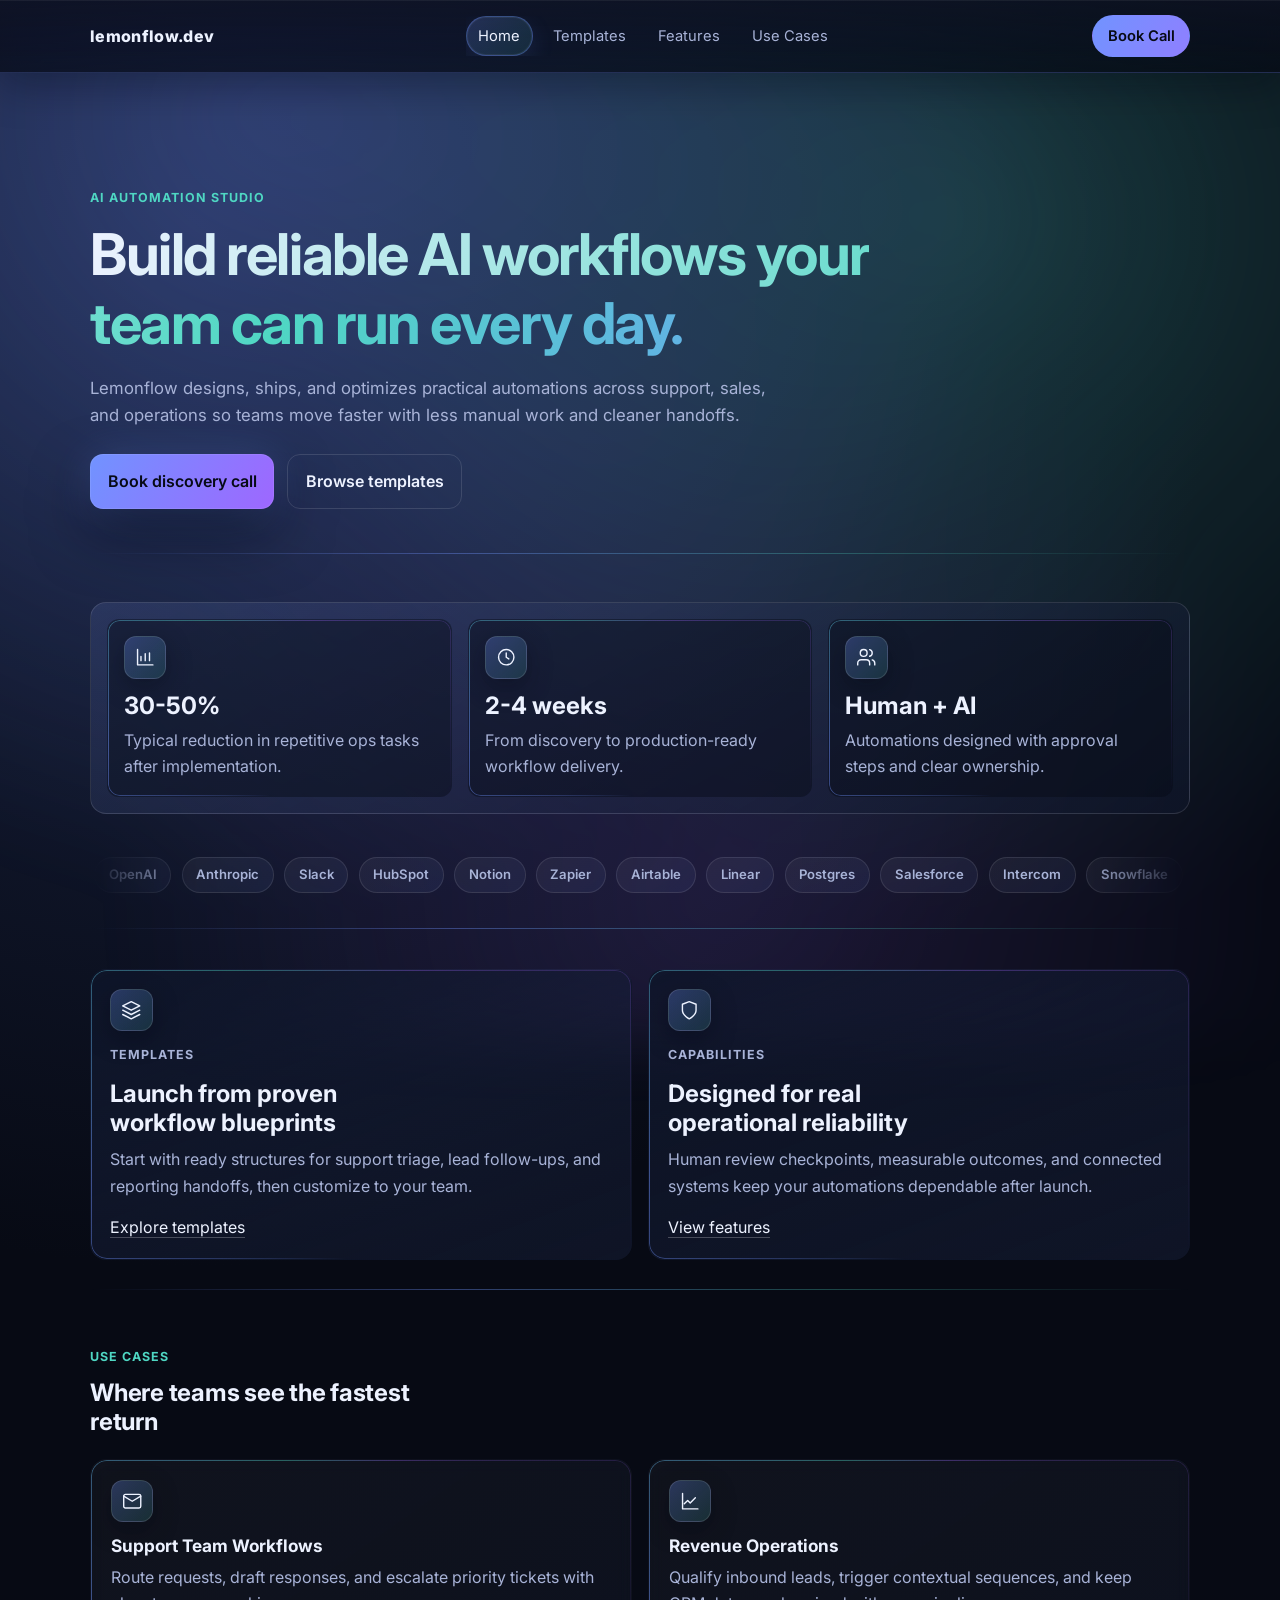
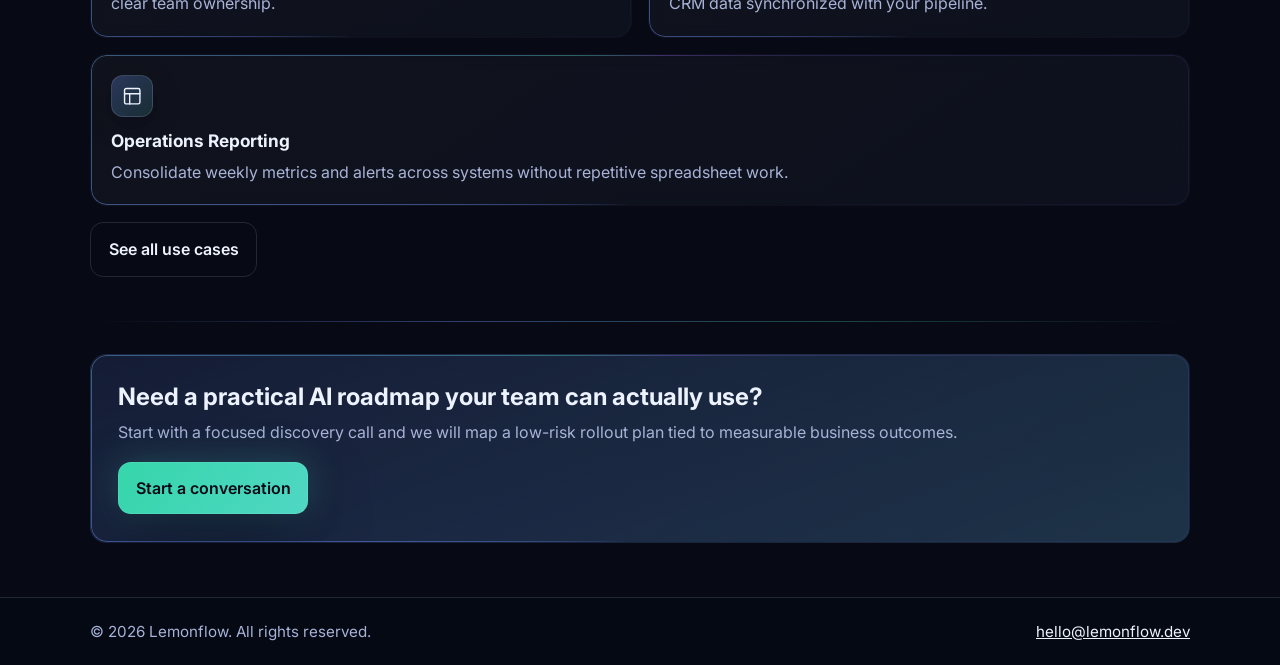
==== commit e9ef954f: "update" ====
--- a/index.html
+++ b/index.html
@@ -34,7 +34,11 @@
     <main id="top">
       <section class="hero container page-hero reveal">
         <p class="eyebrow">AI Automation Studio</p>
-        <h1>Build reliable AI workflows your team can run every day.</h1>
+        <h1>
+          <span class="grad-text"
+            >Build reliable AI workflows your team can run every day.</span
+          >
+        </h1>
         <p class="hero-copy">
           Lemonflow designs, ships, and optimizes practical automations across
           support, sales, and operations so teams move faster with less manual
@@ -46,25 +50,89 @@
         </div>
       </section>
 
-      <section class="container trust reveal" aria-label="Outcomes snapshot">
+      <hr class="divider" />
+
+      <section class="container trust" aria-label="Outcomes snapshot">
         <div class="trust-grid">
-          <article class="trust-item">
+          <article class="trust-item spotlight-card reveal">
+            <span class="icon-box" aria-hidden="true">
+              <svg viewBox="0 0 24 24">
+                <path d="M3 3v18h18" />
+                <path d="M7 16v-5M12 16V8M17 16v-9" />
+              </svg>
+            </span>
             <h2>30-50%</h2>
             <p>Typical reduction in repetitive ops tasks after implementation.</p>
           </article>
-          <article class="trust-item">
+          <article class="trust-item spotlight-card reveal" style="--reveal-delay: 60ms">
+            <span class="icon-box" aria-hidden="true">
+              <svg viewBox="0 0 24 24">
+                <circle cx="12" cy="12" r="9" />
+                <path d="M12 7v5l3 2" />
+              </svg>
+            </span>
             <h2>2-4 weeks</h2>
             <p>From discovery to production-ready workflow delivery.</p>
           </article>
-          <article class="trust-item">
+          <article class="trust-item spotlight-card reveal" style="--reveal-delay: 120ms">
+            <span class="icon-box" aria-hidden="true">
+              <svg viewBox="0 0 24 24">
+                <path d="M16 21v-2a4 4 0 0 0-4-4H6a4 4 0 0 0-4 4v2" />
+                <circle cx="9" cy="7" r="4" />
+                <path d="M22 21v-2a4 4 0 0 0-3-3.87M16 3.13a4 4 0 0 1 0 7.75" />
+              </svg>
+            </span>
             <h2>Human + AI</h2>
             <p>Automations designed with approval steps and clear ownership.</p>
           </article>
         </div>
       </section>
 
+      <section class="container marquee reveal" aria-label="Integrations and tools">
+        <div class="marquee-viewport">
+          <div class="marquee-track">
+            <div class="marquee-group" role="presentation">
+              <span class="marquee-chip">OpenAI</span>
+              <span class="marquee-chip">Anthropic</span>
+              <span class="marquee-chip">Slack</span>
+              <span class="marquee-chip">HubSpot</span>
+              <span class="marquee-chip">Notion</span>
+              <span class="marquee-chip">Zapier</span>
+              <span class="marquee-chip">Airtable</span>
+              <span class="marquee-chip">Linear</span>
+              <span class="marquee-chip">Postgres</span>
+              <span class="marquee-chip">Salesforce</span>
+              <span class="marquee-chip">Intercom</span>
+              <span class="marquee-chip">Snowflake</span>
+            </div>
+            <div class="marquee-group" aria-hidden="true">
+              <span class="marquee-chip">OpenAI</span>
+              <span class="marquee-chip">Anthropic</span>
+              <span class="marquee-chip">Slack</span>
+              <span class="marquee-chip">HubSpot</span>
+              <span class="marquee-chip">Notion</span>
+              <span class="marquee-chip">Zapier</span>
+              <span class="marquee-chip">Airtable</span>
+              <span class="marquee-chip">Linear</span>
+              <span class="marquee-chip">Postgres</span>
+              <span class="marquee-chip">Salesforce</span>
+              <span class="marquee-chip">Intercom</span>
+              <span class="marquee-chip">Snowflake</span>
+            </div>
+          </div>
+        </div>
+      </section>
+
+      <hr class="divider" />
+
       <section class="container split-highlight">
-        <article class="highlight-card reveal">
+        <article class="highlight-card spotlight-card reveal">
+          <span class="icon-box" aria-hidden="true">
+            <svg viewBox="0 0 24 24">
+              <path d="M12 2 2 7l10 5 10-5-10-5Z" />
+              <path d="m2 17 10 5 10-5M2 12l10 5 10-5" />
+            </svg>
+          </span>
           <p class="eyebrow">Templates</p>
           <h2>Launch from proven workflow blueprints</h2>
           <p>
@@ -73,7 +141,12 @@
           </p>
           <a class="text-link" href="./templates.html">Explore templates</a>
         </article>
-        <article class="highlight-card reveal" style="--reveal-delay: 90ms">
+        <article class="highlight-card spotlight-card reveal" style="--reveal-delay: 90ms">
+          <span class="icon-box" aria-hidden="true">
+            <svg viewBox="0 0 24 24">
+              <path d="M12 22s8-4 8-10V5l-8-3-8 3v7c0 6 8 10 8 10z" />
+            </svg>
+          </span>
           <p class="eyebrow">Capabilities</p>
           <h2>Designed for real operational reliability</h2>
           <p>
@@ -84,27 +157,47 @@
         </article>
       </section>
 
+      <hr class="divider" />
+
       <section class="container industries">
         <div class="section-head reveal">
           <p class="eyebrow">Use Cases</p>
           <h2>Where teams see the fastest return</h2>
         </div>
         <div class="card-grid">
-          <article class="industry-card reveal" style="--reveal-delay: 0ms">
+          <article class="industry-card spotlight-card reveal" style="--reveal-delay: 0ms">
+            <span class="icon-box" aria-hidden="true">
+              <svg viewBox="0 0 24 24">
+                <path d="M4 4h16c1 0 2 .9 2 2v12c0 1.1-.9 2-2 2H4c-1.1 0-2-.9-2-2V6c0-1.1.9-2 2-2Z" />
+                <path d="m22 6-10 6L2 6" />
+              </svg>
+            </span>
             <h3>Support Team Workflows</h3>
             <p>
               Route requests, draft responses, and escalate priority tickets
               with clear team ownership.
             </p>
           </article>
-          <article class="industry-card reveal" style="--reveal-delay: 80ms">
+          <article class="industry-card spotlight-card reveal" style="--reveal-delay: 80ms">
+            <span class="icon-box" aria-hidden="true">
+              <svg viewBox="0 0 24 24">
+                <path d="M3 3v18h18" />
+                <path d="m18 8-6 6-3-3-4 4" />
+              </svg>
+            </span>
             <h3>Revenue Operations</h3>
             <p>
               Qualify inbound leads, trigger contextual sequences, and keep CRM
               data synchronized with your pipeline.
             </p>
           </article>
-          <article class="industry-card reveal" style="--reveal-delay: 120ms">
+          <article class="industry-card spotlight-card reveal" style="--reveal-delay: 120ms">
+            <span class="icon-box" aria-hidden="true">
+              <svg viewBox="0 0 24 24">
+                <rect x="3" y="3" width="18" height="18" rx="2" />
+                <path d="M3 9h18M9 21V9" />
+              </svg>
+            </span>
             <h3>Operations Reporting</h3>
             <p>
               Consolidate weekly metrics and alerts across systems without
@@ -117,7 +210,9 @@
         </div>
       </section>
 
-      <section class="container cta reveal">
+      <hr class="divider" />
+
+      <section class="container cta spotlight-card reveal">
         <h2>Need a practical AI roadmap your team can actually use?</h2>
         <p>
           Start with a focused discovery call and we will map a low-risk rollout
--- a/styles.css
+++ b/styles.css
@@ -7,6 +7,9 @@
   --line: rgba(255, 255, 255, 0.12);
   --accent: #7193ff;
   --accent-2: #4fd7c3;
+  --accent-3: #9e67ff;
+  --glow: rgba(113, 147, 255, 0.45);
+  --ring: rgba(79, 215, 195, 0.35);
   --max-width: 1100px;
   --radius: 16px;
   --shadow: 0 24px 56px rgba(2, 6, 18, 0.5);
@@ -25,6 +28,7 @@
 body {
   margin: 0;
   min-height: 100vh;
+  position: relative;
   font-family: "Inter", system-ui, -apple-system, Segoe UI, Roboto, sans-serif;
   color: var(--text);
   background: radial-gradient(circle at 15% 10%, #1a2444 0%, var(--bg) 45%),
@@ -32,21 +36,99 @@
   line-height: 1.65;
 }
 
+body::before {
+  content: "";
+  position: fixed;
+  inset: 0;
+  z-index: -2;
+  pointer-events: none;
+  opacity: 0.35;
+  background-image: radial-gradient(
+    circle at center,
+    rgba(255, 255, 255, 0.06) 0.5px,
+    transparent 0.5px
+  );
+  background-size: 22px 22px;
+  mask-image: radial-gradient(ellipse 85% 70% at 50% 35%, black 20%, transparent 72%);
+}
+
 .bg-gradient {
   position: fixed;
-  inset: -120px;
+  inset: -140px;
   z-index: -1;
+  pointer-events: none;
+  filter: blur(32px);
   background: radial-gradient(
-      circle at 22% 12%,
-      rgba(113, 147, 255, 0.24),
-      transparent 45%
+      circle at 22% 18%,
+      rgba(113, 147, 255, 0.28),
+      transparent 42%
     ),
     radial-gradient(
-      circle at 80% 22%,
-      rgba(79, 215, 195, 0.18),
-      transparent 40%
+      circle at 78% 28%,
+      rgba(79, 215, 195, 0.22),
+      transparent 38%
+    ),
+    radial-gradient(
+      circle at 55% 88%,
+      rgba(158, 103, 255, 0.14),
+      transparent 45%
     );
-  filter: blur(28px);
+  background-size: 120% 120%, 130% 110%, 100% 100%;
+  background-position: 0% 0%, 100% 0%, 50% 100%;
+}
+
+@media (prefers-reduced-motion: no-preference) {
+  .bg-gradient {
+    animation: bg-drift 28s ease-in-out infinite alternate;
+  }
+}
+
+@keyframes bg-drift {
+  0% {
+    background-position: 0% 10%, 100% 20%, 40% 100%;
+    transform: scale(1) translate(0, 0);
+  }
+  50% {
+    background-position: 100% 40%, 0% 60%, 60% 0%;
+    transform: scale(1.04) translate(1%, -1%);
+  }
+  100% {
+    background-position: 30% 90%, 90% 10%, 10% 40%;
+    transform: scale(1.02) translate(-1%, 1%);
+  }
+}
+
+@keyframes spin-slow {
+  to {
+    transform: rotate(360deg);
+  }
+}
+
+@keyframes sheen-slide {
+  0% {
+    transform: translateX(-120%) skewX(-12deg);
+  }
+  100% {
+    transform: translateX(220%) skewX(-12deg);
+  }
+}
+
+@keyframes marquee-scroll {
+  0% {
+    transform: translateX(0);
+  }
+  100% {
+    transform: translateX(-50%);
+  }
+}
+
+@keyframes gradient-shift {
+  0% {
+    background-position: 0% 50%;
+  }
+  100% {
+    background-position: 100% 50%;
+  }
 }
 
 .container {
@@ -58,9 +140,15 @@
   position: sticky;
   top: 0;
   z-index: 50;
-  backdrop-filter: blur(12px);
-  background: rgba(7, 10, 20, 0.66);
-  border-bottom: 1px solid var(--line);
+  backdrop-filter: blur(18px) saturate(1.35);
+  background: linear-gradient(
+      180deg,
+      rgba(12, 16, 32, 0.82) 0%,
+      rgba(7, 10, 20, 0.55) 100%
+    ),
+    rgba(7, 10, 20, 0.45);
+  border-bottom: 1px solid rgba(113, 147, 255, 0.22);
+  box-shadow: 0 1px 0 rgba(255, 255, 255, 0.06) inset, 0 12px 40px rgba(2, 6, 18, 0.35);
 }
 
 .nav {
@@ -107,8 +195,13 @@
 
 .nav-link.is-active {
   color: var(--text);
-  border-color: var(--line);
-  background: rgba(113, 147, 255, 0.12);
+  border-color: rgba(113, 147, 255, 0.35);
+  background: linear-gradient(
+    135deg,
+    rgba(113, 147, 255, 0.22),
+    rgba(79, 215, 195, 0.12)
+  );
+  box-shadow: 0 0 0 1px rgba(255, 255, 255, 0.06) inset, 0 8px 24px rgba(113, 147, 255, 0.12);
 }
 
 .nav-cta {
@@ -131,7 +224,7 @@
 }
 
 .page-hero h1 {
-  max-width: 16ch;
+  max-width: min(22ch, 100%);
 }
 
 .hero-actions {
@@ -171,6 +264,7 @@
 }
 
 .btn {
+  position: relative;
   display: inline-flex;
   align-items: center;
   justify-content: center;
@@ -181,11 +275,38 @@
   color: #060a16;
   font-weight: 600;
   padding: 0.82rem 1.1rem;
-  box-shadow: var(--shadow);
+  box-shadow: var(--shadow), 0 0 0 1px rgba(255, 255, 255, 0.08) inset,
+    0 0 40px rgba(113, 147, 255, 0.25);
+  overflow: hidden;
+  isolation: isolate;
+  transition: transform 0.2s ease, box-shadow 0.25s ease;
+}
+
+.btn::before {
+  content: "";
+  position: absolute;
+  inset: 0;
+  background: linear-gradient(
+    105deg,
+    transparent 0%,
+    rgba(255, 255, 255, 0.45) 45%,
+    transparent 90%
+  );
+  width: 45%;
+  opacity: 0;
+  z-index: 1;
+  pointer-events: none;
+}
+
+.btn > * {
+  position: relative;
+  z-index: 2;
 }
 
 .btn-secondary {
   background: linear-gradient(120deg, #36d6ab, var(--accent-2));
+  box-shadow: var(--shadow), 0 0 0 1px rgba(255, 255, 255, 0.08) inset,
+    0 0 36px rgba(79, 215, 195, 0.28);
 }
 
 .btn-ghost {
@@ -193,6 +314,40 @@
   color: var(--text);
   border: 1px solid var(--line);
   box-shadow: none;
+  overflow: visible;
+}
+
+.btn-ghost::before {
+  display: none;
+}
+
+@media (prefers-reduced-motion: no-preference) {
+  .btn:hover {
+    transform: translateY(-2px);
+    box-shadow: var(--shadow), 0 0 0 1px rgba(255, 255, 255, 0.12) inset,
+      0 0 48px var(--glow);
+  }
+
+  .btn:hover::before {
+    opacity: 1;
+    animation: sheen-slide 0.85s ease forwards;
+  }
+
+  .btn:not(:hover)::before {
+    opacity: 0;
+    animation: none;
+  }
+
+  .btn-secondary:hover {
+    box-shadow: var(--shadow), 0 0 0 1px rgba(255, 255, 255, 0.1) inset,
+      0 0 44px rgba(79, 215, 195, 0.35);
+  }
+
+  .btn-ghost:hover {
+    transform: translateY(-1px);
+    border-color: rgba(113, 147, 255, 0.35);
+    background: rgba(113, 147, 255, 0.06);
+  }
 }
 
 .trust {
@@ -315,15 +470,6 @@
   border: 1px solid var(--line);
   background: linear-gradient(145deg, rgba(255, 255, 255, 0.03), rgba(113, 147, 255, 0.08));
   padding: 1.2rem;
-}
-
-.template-tag {
-  display: inline-block;
-  margin: 0 0 0.6rem;
-  font-size: 0.76rem;
-  letter-spacing: 0.08em;
-  text-transform: uppercase;
-  color: var(--accent-2);
 }
 
 .template-card h3,
@@ -438,14 +584,27 @@
 
 .reveal {
   opacity: 0;
-  transform: translateY(16px);
-  transition: opacity 0.6s ease, transform 0.6s ease;
+  transform: translateY(16px) scale(0.98);
+  filter: blur(4px);
+  transition: opacity 0.65s ease, transform 0.65s ease, filter 0.65s ease;
   transition-delay: var(--reveal-delay, 0ms);
 }
 
 .reveal.is-visible {
   opacity: 1;
-  transform: translateY(0);
+  transform: translateY(0) scale(1);
+  filter: blur(0);
+}
+
+@media (prefers-reduced-motion: reduce) {
+  .reveal {
+    filter: none;
+    transform: translateY(12px);
+  }
+
+  .reveal.is-visible {
+    transform: translateY(0);
+  }
 }
 
 @media (min-width: 700px) {
@@ -520,3 +679,274 @@
     padding: 0.9rem 0;
   }
 }
+
+/* --- Max UI: gradient headline, dividers, marquee, cards, icons --- */
+
+.grad-text {
+  display: inline;
+  background: linear-gradient(
+    105deg,
+    #edf2ff 0%,
+    var(--accent-2) 32%,
+    var(--accent) 58%,
+    var(--accent-3) 78%,
+    #edf2ff 100%
+  );
+  background-size: 220% auto;
+  -webkit-background-clip: text;
+  background-clip: text;
+  color: transparent;
+}
+
+@media (prefers-reduced-motion: no-preference) {
+  .grad-text {
+    animation: gradient-shift 10s ease-in-out infinite alternate;
+  }
+}
+
+.divider {
+  border: none;
+  height: 1px;
+  margin: 0 auto 2rem;
+  width: min(100% - 2rem, var(--max-width));
+  background: linear-gradient(
+    90deg,
+    transparent,
+    rgba(113, 147, 255, 0.45),
+    rgba(79, 215, 195, 0.35),
+    transparent
+  );
+  opacity: 0.85;
+}
+
+.marquee {
+  padding: 0.5rem 0 2.2rem;
+  overflow: hidden;
+}
+
+.marquee-viewport {
+  overflow: hidden;
+  mask-image: linear-gradient(
+    90deg,
+    transparent,
+    #000 10%,
+    #000 90%,
+    transparent
+  );
+}
+
+.marquee-track {
+  display: flex;
+  width: max-content;
+  gap: 0.65rem;
+  align-items: center;
+}
+
+@media (prefers-reduced-motion: no-preference) {
+  .marquee-track {
+    animation: marquee-scroll 42s linear infinite;
+  }
+}
+
+.marquee-group {
+  display: flex;
+  align-items: center;
+  gap: 0.65rem;
+  flex-shrink: 0;
+  padding-inline: 0.25rem;
+}
+
+.marquee-chip {
+  display: inline-flex;
+  align-items: center;
+  padding: 0.38rem 0.85rem;
+  border-radius: 999px;
+  font-size: 0.82rem;
+  font-weight: 600;
+  color: var(--text-soft);
+  border: 1px solid rgba(255, 255, 255, 0.1);
+  background: linear-gradient(
+    145deg,
+    rgba(255, 255, 255, 0.05),
+    rgba(113, 147, 255, 0.08)
+  );
+  white-space: nowrap;
+}
+
+.icon-box {
+  display: inline-flex;
+  align-items: center;
+  justify-content: center;
+  width: 2.65rem;
+  height: 2.65rem;
+  border-radius: 12px;
+  margin-bottom: 0.85rem;
+  background: linear-gradient(
+    135deg,
+    rgba(113, 147, 255, 0.28),
+    rgba(79, 215, 195, 0.14)
+  );
+  border: 1px solid rgba(255, 255, 255, 0.12);
+  box-shadow: 0 8px 24px rgba(2, 6, 18, 0.35);
+}
+
+.icon-box svg {
+  width: 1.28rem;
+  height: 1.28rem;
+  stroke: var(--text);
+  fill: none;
+  stroke-width: 1.65;
+  stroke-linecap: round;
+  stroke-linejoin: round;
+}
+
+.spotlight-card {
+  position: relative;
+  isolation: isolate;
+  overflow: hidden;
+  --mx: 50%;
+  --my: 50%;
+}
+
+.spotlight-card > * {
+  position: relative;
+  z-index: 2;
+}
+
+.spotlight-card::before {
+  content: "";
+  position: absolute;
+  inset: 0;
+  border-radius: inherit;
+  padding: 1px;
+  background: conic-gradient(
+    from 120deg,
+    transparent 0 18%,
+    rgba(113, 147, 255, 0.65) 38%,
+    rgba(79, 215, 195, 0.55) 55%,
+    rgba(158, 103, 255, 0.45) 72%,
+    transparent 100%
+  );
+  -webkit-mask: linear-gradient(#fff 0 0) content-box, linear-gradient(#fff 0 0);
+  mask: linear-gradient(#fff 0 0) content-box, linear-gradient(#fff 0 0);
+  -webkit-mask-composite: xor;
+  mask-composite: exclude;
+  pointer-events: none;
+  z-index: 0;
+  opacity: 0.75;
+  transform-origin: center;
+}
+
+.spotlight-card::after {
+  content: "";
+  position: absolute;
+  inset: 0;
+  border-radius: inherit;
+  pointer-events: none;
+  z-index: 1;
+  background: radial-gradient(
+    320px circle at var(--mx) var(--my),
+    rgba(113, 147, 255, 0.22),
+    rgba(79, 215, 195, 0.08) 38%,
+    transparent 58%
+  );
+  opacity: 0;
+  transition: opacity 0.28s ease;
+}
+
+.spotlight-card:hover::after {
+  opacity: 1;
+}
+
+@media (prefers-reduced-motion: no-preference) {
+  .spotlight-card::before {
+    animation: spin-slow 14s linear infinite;
+  }
+
+  .spotlight-card:hover::before {
+    animation-duration: 6s;
+  }
+}
+
+@media (prefers-reduced-motion: reduce) {
+  .spotlight-card::before {
+    opacity: 0.35;
+    animation: none;
+  }
+
+  .spotlight-card::after {
+    opacity: 0;
+  }
+
+  .marquee-track {
+    animation: none;
+  }
+
+  .grad-text {
+    background-position: 40% 50%;
+  }
+}
+
+.industry-card.spotlight-card,
+.template-card.spotlight-card,
+.usecase-card.spotlight-card,
+.feature-row.spotlight-card,
+.highlight-card.spotlight-card,
+.trust-item.spotlight-card,
+.process-step.spotlight-card,
+.cta.spotlight-card {
+  border-color: transparent;
+}
+
+.cta.spotlight-card {
+  background: linear-gradient(
+      160deg,
+      rgba(15, 22, 42, 0.55),
+      rgba(113, 147, 255, 0.14)
+    ),
+    linear-gradient(140deg, rgba(113, 147, 255, 0.2), rgba(79, 215, 195, 0.12));
+}
+
+.template-tag {
+  display: inline-flex;
+  align-items: center;
+  padding: 0.28rem 0.55rem;
+  margin: 0 0 0.65rem;
+  font-size: 0.72rem;
+  letter-spacing: 0.08em;
+  text-transform: uppercase;
+  font-weight: 700;
+  color: var(--accent-2);
+  border-radius: 999px;
+  border: 1px solid rgba(79, 215, 195, 0.35);
+  background: linear-gradient(
+    135deg,
+    rgba(79, 215, 195, 0.12),
+    rgba(113, 147, 255, 0.1)
+  );
+  box-shadow: 0 0 0 1px rgba(255, 255, 255, 0.04) inset;
+}
+
+.feature-row.spotlight-card .icon-box + h2,
+.template-card.spotlight-card .icon-box + .template-tag {
+  margin-top: 0;
+}
+
+.industry-card.spotlight-card,
+.template-card.spotlight-card,
+.usecase-card.spotlight-card,
+.feature-row.spotlight-card {
+  transition: transform 0.25s ease, box-shadow 0.25s ease;
+}
+
+@media (prefers-reduced-motion: no-preference) {
+  .industry-card.spotlight-card:hover,
+  .template-card.spotlight-card:hover,
+  .usecase-card.spotlight-card:hover,
+  .feature-row.spotlight-card:hover,
+  .highlight-card.spotlight-card:hover,
+  .trust-item.spotlight-card:hover {
+    transform: translateY(-3px);
+    box-shadow: 0 20px 48px rgba(2, 6, 18, 0.55);
+  }
+}
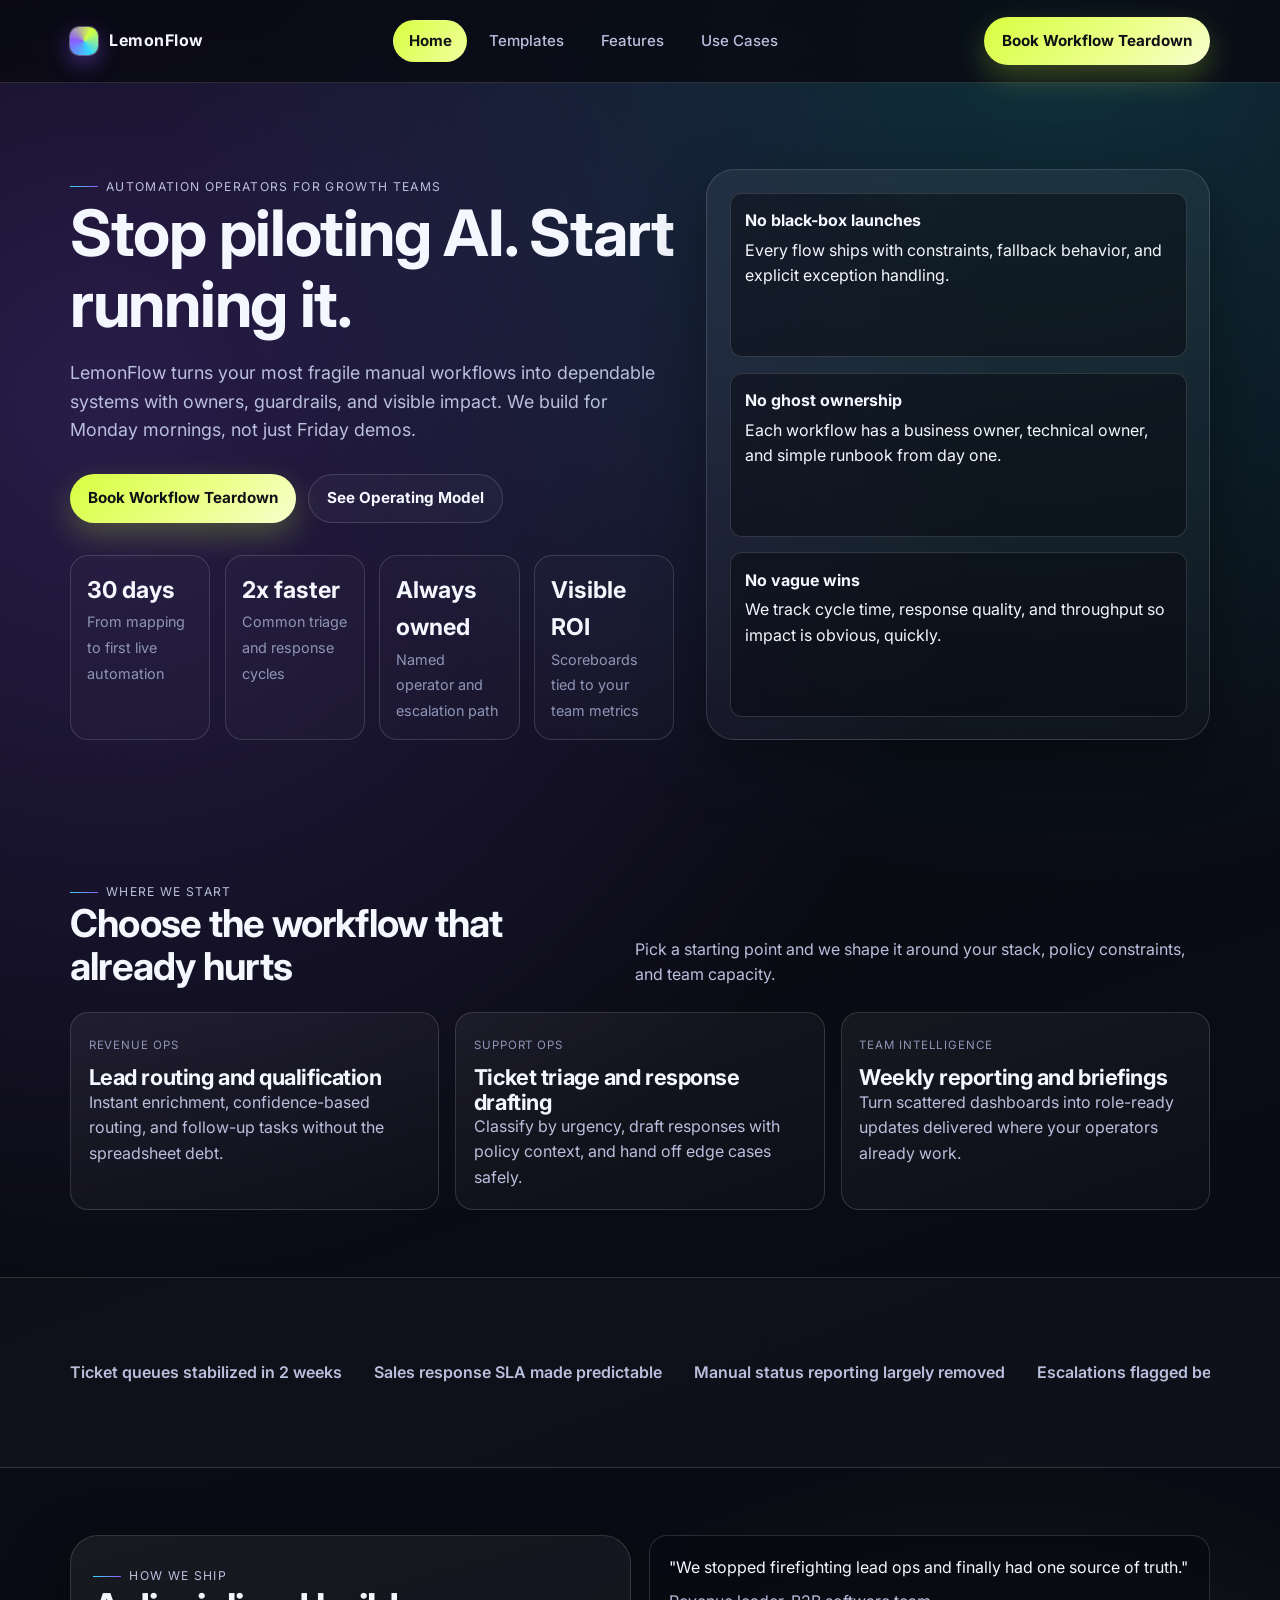
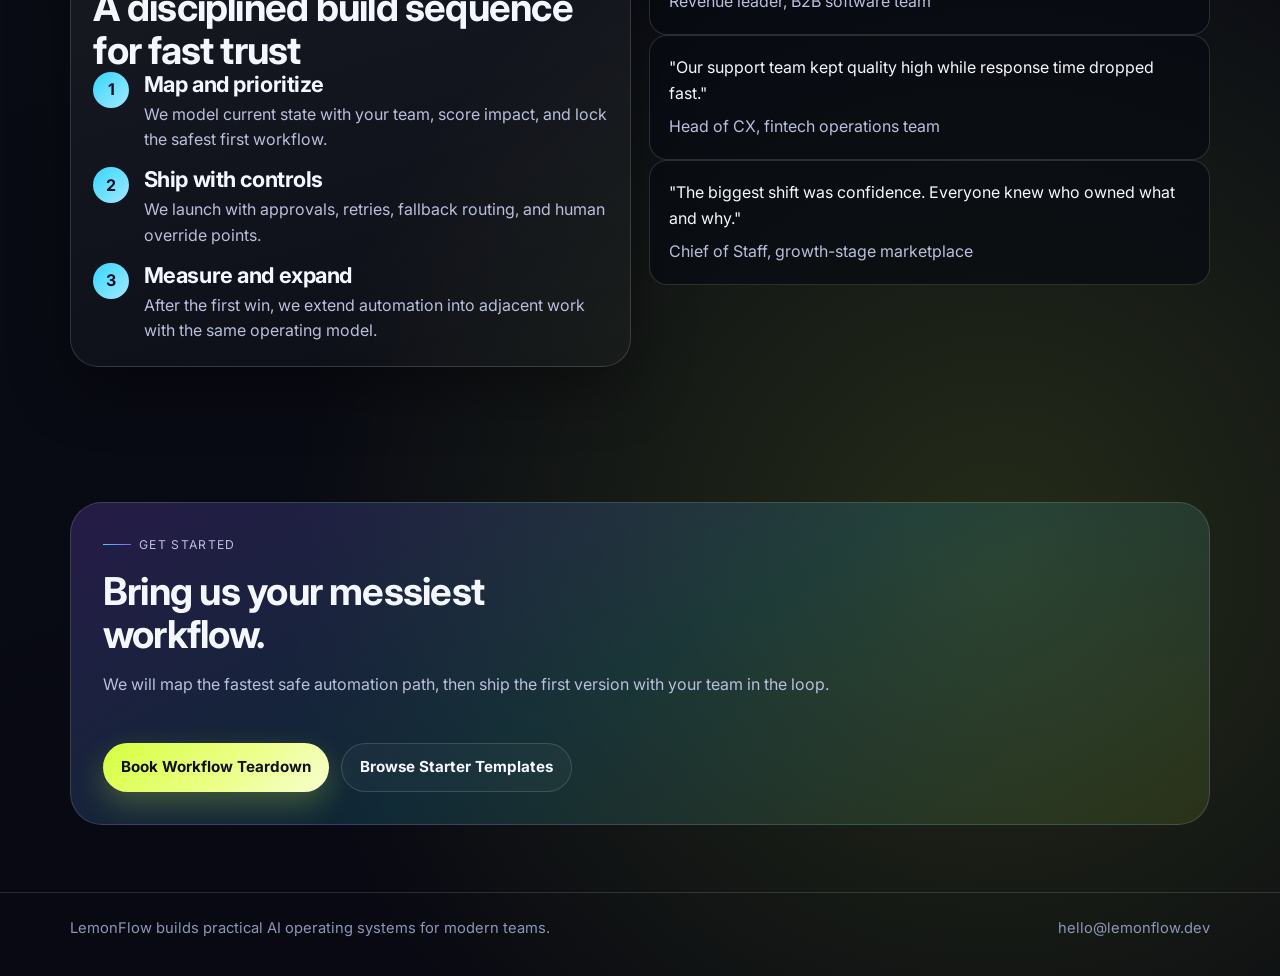
==== commit b4e6fa18: "redraw" ====
--- a/index.html
+++ b/index.html
@@ -3,11 +3,11 @@
   <head>
     <meta charset="UTF-8" />
     <meta name="viewport" content="width=device-width, initial-scale=1.0" />
+    <title>LemonFlow | Stop Piloting AI. Start Running It.</title>
     <meta
       name="description"
-      content="Lemonflow helps teams deploy practical AI automation systems for support, sales, and operations."
+      content="LemonFlow designs and ships production-grade AI automations with clear ownership, safe controls, and measurable outcomes."
     />
-    <title>Lemonflow | AI Automation Studio</title>
     <link rel="preconnect" href="https://fonts.googleapis.com" />
     <link rel="preconnect" href="https://fonts.gstatic.com" crossorigin />
     <link
@@ -15,216 +15,184 @@
       rel="stylesheet"
     />
     <link rel="stylesheet" href="./styles.css" />
+    <link
+      rel="icon"
+      href="data:image/svg+xml,%3Csvg xmlns='http://www.w3.org/2000/svg' viewBox='0 0 64 64'%3E%3Cdefs%3E%3ClinearGradient id='g' x1='0%25' y1='0%25' x2='100%25' y2='100%25'%3E%3Cstop offset='0%25' stop-color='%23d6ff3f'/%3E%3Cstop offset='50%25' stop-color='%2335d6ff'/%3E%3Cstop offset='100%25' stop-color='%238c5bff'/%3E%3C/linearGradient%3E%3C/defs%3E%3Crect width='64' height='64' rx='16' fill='%230b0e16'/%3E%3Cpath d='M17 47V17h9v22h21v8H17Zm14-8V17h9v14h7v8H31Z' fill='url(%23g)'/%3E%3C/svg%3E"
+    />
   </head>
   <body>
-    <div class="bg-gradient" aria-hidden="true"></div>
     <header class="site-header">
-      <nav class="container nav" aria-label="Primary">
-        <a class="logo" href="./index.html" aria-label="Lemonflow home">lemonflow.dev</a>
-        <div class="nav-links">
+      <div class="container header-inner">
+        <a class="brand" href="./index.html" aria-label="LemonFlow home">
+          <span class="brand-mark" aria-hidden="true"></span>
+          LemonFlow
+        </a>
+        <nav class="nav" aria-label="Primary navigation">
           <a class="nav-link is-active" href="./index.html" aria-current="page">Home</a>
           <a class="nav-link" href="./templates.html">Templates</a>
           <a class="nav-link" href="./features.html">Features</a>
           <a class="nav-link" href="./use-cases.html">Use Cases</a>
-        </div>
-        <a class="nav-cta" href="mailto:hello@lemonflow.dev">Book Call</a>
-      </nav>
+        </nav>
+        <a class="button button-primary" href="mailto:hello@lemonflow.dev">Book Workflow Teardown</a>
+      </div>
     </header>
 
-    <main id="top">
-      <section class="hero container page-hero reveal">
-        <p class="eyebrow">AI Automation Studio</p>
-        <h1>
-          <span class="grad-text"
-            >Build reliable AI workflows your team can run every day.</span
-          >
-        </h1>
-        <p class="hero-copy">
-          Lemonflow designs, ships, and optimizes practical automations across
-          support, sales, and operations so teams move faster with less manual
-          work and cleaner handoffs.
-        </p>
-        <div class="hero-actions">
-          <a class="btn" href="mailto:hello@lemonflow.dev">Book discovery call</a>
-          <a class="btn btn-ghost" href="./templates.html">Browse templates</a>
-        </div>
-      </section>
-
-      <hr class="divider" />
-
-      <section class="container trust" aria-label="Outcomes snapshot">
-        <div class="trust-grid">
-          <article class="trust-item spotlight-card reveal">
-            <span class="icon-box" aria-hidden="true">
-              <svg viewBox="0 0 24 24">
-                <path d="M3 3v18h18" />
-                <path d="M7 16v-5M12 16V8M17 16v-9" />
-              </svg>
-            </span>
-            <h2>30-50%</h2>
-            <p>Typical reduction in repetitive ops tasks after implementation.</p>
-          </article>
-          <article class="trust-item spotlight-card reveal" style="--reveal-delay: 60ms">
-            <span class="icon-box" aria-hidden="true">
-              <svg viewBox="0 0 24 24">
-                <circle cx="12" cy="12" r="9" />
-                <path d="M12 7v5l3 2" />
-              </svg>
-            </span>
-            <h2>2-4 weeks</h2>
-            <p>From discovery to production-ready workflow delivery.</p>
-          </article>
-          <article class="trust-item spotlight-card reveal" style="--reveal-delay: 120ms">
-            <span class="icon-box" aria-hidden="true">
-              <svg viewBox="0 0 24 24">
-                <path d="M16 21v-2a4 4 0 0 0-4-4H6a4 4 0 0 0-4 4v2" />
-                <circle cx="9" cy="7" r="4" />
-                <path d="M22 21v-2a4 4 0 0 0-3-3.87M16 3.13a4 4 0 0 1 0 7.75" />
-              </svg>
-            </span>
-            <h2>Human + AI</h2>
-            <p>Automations designed with approval steps and clear ownership.</p>
-          </article>
-        </div>
-      </section>
-
-      <section class="container marquee reveal" aria-label="Integrations and tools">
-        <div class="marquee-viewport">
-          <div class="marquee-track">
-            <div class="marquee-group" role="presentation">
-              <span class="marquee-chip">OpenAI</span>
-              <span class="marquee-chip">Anthropic</span>
-              <span class="marquee-chip">Slack</span>
-              <span class="marquee-chip">HubSpot</span>
-              <span class="marquee-chip">Notion</span>
-              <span class="marquee-chip">Zapier</span>
-              <span class="marquee-chip">Airtable</span>
-              <span class="marquee-chip">Linear</span>
-              <span class="marquee-chip">Postgres</span>
-              <span class="marquee-chip">Salesforce</span>
-              <span class="marquee-chip">Intercom</span>
-              <span class="marquee-chip">Snowflake</span>
-            </div>
-            <div class="marquee-group" aria-hidden="true">
-              <span class="marquee-chip">OpenAI</span>
-              <span class="marquee-chip">Anthropic</span>
-              <span class="marquee-chip">Slack</span>
-              <span class="marquee-chip">HubSpot</span>
-              <span class="marquee-chip">Notion</span>
-              <span class="marquee-chip">Zapier</span>
-              <span class="marquee-chip">Airtable</span>
-              <span class="marquee-chip">Linear</span>
-              <span class="marquee-chip">Postgres</span>
-              <span class="marquee-chip">Salesforce</span>
-              <span class="marquee-chip">Intercom</span>
-              <span class="marquee-chip">Snowflake</span>
-            </div>
-          </div>
-        </div>
-      </section>
-
-      <hr class="divider" />
-
-      <section class="container split-highlight">
-        <article class="highlight-card spotlight-card reveal">
-          <span class="icon-box" aria-hidden="true">
-            <svg viewBox="0 0 24 24">
-              <path d="M12 2 2 7l10 5 10-5-10-5Z" />
-              <path d="m2 17 10 5 10-5M2 12l10 5 10-5" />
-            </svg>
-          </span>
-          <p class="eyebrow">Templates</p>
-          <h2>Launch from proven workflow blueprints</h2>
-          <p>
-            Start with ready structures for support triage, lead follow-ups, and
-            reporting handoffs, then customize to your team.
-          </p>
-          <a class="text-link" href="./templates.html">Explore templates</a>
-        </article>
-        <article class="highlight-card spotlight-card reveal" style="--reveal-delay: 90ms">
-          <span class="icon-box" aria-hidden="true">
-            <svg viewBox="0 0 24 24">
-              <path d="M12 22s8-4 8-10V5l-8-3-8 3v7c0 6 8 10 8 10z" />
-            </svg>
-          </span>
-          <p class="eyebrow">Capabilities</p>
-          <h2>Designed for real operational reliability</h2>
-          <p>
-            Human review checkpoints, measurable outcomes, and connected systems
-            keep your automations dependable after launch.
-          </p>
-          <a class="text-link" href="./features.html">View features</a>
-        </article>
-      </section>
-
-      <hr class="divider" />
-
-      <section class="container industries">
-        <div class="section-head reveal">
-          <p class="eyebrow">Use Cases</p>
-          <h2>Where teams see the fastest return</h2>
-        </div>
-        <div class="card-grid">
-          <article class="industry-card spotlight-card reveal" style="--reveal-delay: 0ms">
-            <span class="icon-box" aria-hidden="true">
-              <svg viewBox="0 0 24 24">
-                <path d="M4 4h16c1 0 2 .9 2 2v12c0 1.1-.9 2-2 2H4c-1.1 0-2-.9-2-2V6c0-1.1.9-2 2-2Z" />
-                <path d="m22 6-10 6L2 6" />
-              </svg>
-            </span>
-            <h3>Support Team Workflows</h3>
-            <p>
-              Route requests, draft responses, and escalate priority tickets
-              with clear team ownership.
+    <main>
+      <section class="hero">
+        <div class="container hero-grid">
+          <div class="reveal">
+            <span class="eyebrow">Automation operators for growth teams</span>
+            <h1>Stop piloting AI. Start running it.</h1>
+            <p class="lead">
+              LemonFlow turns your most fragile manual workflows into dependable systems with owners, guardrails,
+              and visible impact. We build for Monday mornings, not just Friday demos.
             </p>
-          </article>
-          <article class="industry-card spotlight-card reveal" style="--reveal-delay: 80ms">
-            <span class="icon-box" aria-hidden="true">
-              <svg viewBox="0 0 24 24">
-                <path d="M3 3v18h18" />
-                <path d="m18 8-6 6-3-3-4 4" />
-              </svg>
-            </span>
-            <h3>Revenue Operations</h3>
-            <p>
-              Qualify inbound leads, trigger contextual sequences, and keep CRM
-              data synchronized with your pipeline.
-            </p>
-          </article>
-          <article class="industry-card spotlight-card reveal" style="--reveal-delay: 120ms">
-            <span class="icon-box" aria-hidden="true">
-              <svg viewBox="0 0 24 24">
-                <rect x="3" y="3" width="18" height="18" rx="2" />
-                <path d="M3 9h18M9 21V9" />
-              </svg>
-            </span>
-            <h3>Operations Reporting</h3>
-            <p>
-              Consolidate weekly metrics and alerts across systems without
-              repetitive spreadsheet work.
-            </p>
-          </article>
-        </div>
-        <div class="section-action reveal">
-          <a class="btn btn-ghost" href="./use-cases.html">See all use cases</a>
-        </div>
-      </section>
-
-      <hr class="divider" />
-
-      <section class="container cta spotlight-card reveal">
-        <h2>Need a practical AI roadmap your team can actually use?</h2>
-        <p>
-          Start with a focused discovery call and we will map a low-risk rollout
-          plan tied to measurable business outcomes.
-        </p>
-        <a class="btn btn-secondary" href="mailto:hello@lemonflow.dev">Start a conversation</a>
+            <div class="hero-actions">
+              <a class="button button-primary" href="mailto:hello@lemonflow.dev">Book Workflow Teardown</a>
+              <a class="button button-secondary" href="./features.html">See Operating Model</a>
+            </div>
+            <div class="kpi-row">
+              <article class="kpi">
+                <strong>30 days</strong>
+                <span>From mapping to first live automation</span>
+              </article>
+              <article class="kpi">
+                <strong>2x faster</strong>
+                <span>Common triage and response cycles</span>
+              </article>
+              <article class="kpi">
+                <strong>Always owned</strong>
+                <span>Named operator and escalation path</span>
+              </article>
+              <article class="kpi">
+                <strong>Visible ROI</strong>
+                <span>Scoreboards tied to your team metrics</span>
+              </article>
+            </div>
+          </div>
+
+          <aside class="panel manifesto reveal">
+            <article class="point">
+              <strong>No black-box launches</strong>
+              Every flow ships with constraints, fallback behavior, and explicit exception handling.
+            </article>
+            <article class="point">
+              <strong>No ghost ownership</strong>
+              Each workflow has a business owner, technical owner, and simple runbook from day one.
+            </article>
+            <article class="point">
+              <strong>No vague wins</strong>
+              We track cycle time, response quality, and throughput so impact is obvious, quickly.
+            </article>
+          </aside>
+        </div>
+      </section>
+
+      <section>
+        <div class="container">
+          <div class="section-head reveal">
+            <div>
+              <span class="eyebrow">Where we start</span>
+              <h2>Choose the workflow that already hurts</h2>
+            </div>
+            <p>Pick a starting point and we shape it around your stack, policy constraints, and team capacity.</p>
+          </div>
+          <div class="grid grid-3">
+            <article class="card reveal">
+              <span class="label">Revenue Ops</span>
+              <h3>Lead routing and qualification</h3>
+              <p>Instant enrichment, confidence-based routing, and follow-up tasks without the spreadsheet debt.</p>
+            </article>
+            <article class="card reveal">
+              <span class="label">Support Ops</span>
+              <h3>Ticket triage and response drafting</h3>
+              <p>Classify by urgency, draft responses with policy context, and hand off edge cases safely.</p>
+            </article>
+            <article class="card reveal">
+              <span class="label">Team Intelligence</span>
+              <h3>Weekly reporting and briefings</h3>
+              <p>Turn scattered dashboards into role-ready updates delivered where your operators already work.</p>
+            </article>
+          </div>
+        </div>
+      </section>
+
+      <section class="band">
+        <div class="container">
+          <div class="ticker" aria-label="Proof points">
+            <span>Ticket queues stabilized in 2 weeks</span>
+            <span>Sales response SLA made predictable</span>
+            <span>Manual status reporting largely removed</span>
+            <span>Escalations flagged before customer impact</span>
+            <span>Leaders see weekly automation scorecards</span>
+          </div>
+        </div>
+      </section>
+
+      <section>
+        <div class="container split">
+          <div class="panel reveal">
+            <span class="eyebrow">How we ship</span>
+            <h2>A disciplined build sequence for fast trust</h2>
+            <div class="timeline">
+              <article class="timeline-item">
+                <div class="timeline-step">1</div>
+                <div>
+                  <h3>Map and prioritize</h3>
+                  <p>We model current state with your team, score impact, and lock the safest first workflow.</p>
+                </div>
+              </article>
+              <article class="timeline-item">
+                <div class="timeline-step">2</div>
+                <div>
+                  <h3>Ship with controls</h3>
+                  <p>We launch with approvals, retries, fallback routing, and human override points.</p>
+                </div>
+              </article>
+              <article class="timeline-item">
+                <div class="timeline-step">3</div>
+                <div>
+                  <h3>Measure and expand</h3>
+                  <p>After the first win, we extend automation into adjacent work with the same operating model.</p>
+                </div>
+              </article>
+            </div>
+          </div>
+          <div class="reveal">
+            <article class="quote">
+              <em>"We stopped firefighting lead ops and finally had one source of truth."</em>
+              <p>Revenue leader, B2B software team</p>
+            </article>
+            <article class="quote">
+              <em>"Our support team kept quality high while response time dropped fast."</em>
+              <p>Head of CX, fintech operations team</p>
+            </article>
+            <article class="quote">
+              <em>"The biggest shift was confidence. Everyone knew who owned what and why."</em>
+              <p>Chief of Staff, growth-stage marketplace</p>
+            </article>
+          </div>
+        </div>
+      </section>
+
+      <section>
+        <div class="container">
+          <div class="cta reveal">
+            <span class="eyebrow">Get started</span>
+            <h2>Bring us your messiest workflow.</h2>
+            <p>We will map the fastest safe automation path, then ship the first version with your team in the loop.</p>
+            <div class="hero-actions">
+              <a class="button button-primary" href="mailto:hello@lemonflow.dev">Book Workflow Teardown</a>
+              <a class="button button-secondary" href="./templates.html">Browse Starter Templates</a>
+            </div>
+          </div>
+        </div>
       </section>
     </main>
 
-    <footer class="site-footer">
-      <div class="container footer-wrap">
-        <p>&copy; <span id="year"></span> Lemonflow. All rights reserved.</p>
+    <footer class="footer">
+      <div class="container footer-inner">
+        <span>LemonFlow builds practical AI operating systems for modern teams.</span>
         <a href="mailto:hello@lemonflow.dev">hello@lemonflow.dev</a>
       </div>
     </footer>
--- a/styles.css
+++ b/styles.css
@@ -1,18 +1,23 @@
 :root {
-  --bg: #070a14;
-  --surface: #0f162a;
-  --surface-soft: rgba(255, 255, 255, 0.04);
-  --text: #edf2ff;
-  --text-soft: #a8b3d7;
-  --line: rgba(255, 255, 255, 0.12);
-  --accent: #7193ff;
-  --accent-2: #4fd7c3;
-  --accent-3: #9e67ff;
-  --glow: rgba(113, 147, 255, 0.45);
-  --ring: rgba(79, 215, 195, 0.35);
-  --max-width: 1100px;
-  --radius: 16px;
-  --shadow: 0 24px 56px rgba(2, 6, 18, 0.5);
+  --bg-0: #06060a;
+  --bg-1: #0d0e17;
+  --bg-2: #131625;
+  --surface: rgba(19, 22, 37, 0.8);
+  --surface-solid: #171b2d;
+  --text-main: #f5f7ff;
+  --text-soft: #b9bfdc;
+  --text-faint: #8e95b6;
+  --line: rgba(255, 255, 255, 0.14);
+  --line-strong: rgba(255, 255, 255, 0.24);
+  --accent: #d6ff3f;
+  --accent-2: #8c5bff;
+  --accent-3: #35d6ff;
+  --danger: #ff5f8f;
+  --radius-lg: 28px;
+  --radius-md: 18px;
+  --radius-sm: 12px;
+  --shadow-lg: 0 22px 60px rgba(0, 0, 0, 0.38);
+  --container: min(1140px, 92vw);
 }
 
 *,
@@ -21,932 +26,475 @@
   box-sizing: border-box;
 }
 
-html {
-  scroll-behavior: smooth;
-}
-
+html,
 body {
   margin: 0;
+  padding: 0;
+}
+
+body {
+  font-family: "Inter", system-ui, -apple-system, "Segoe UI", sans-serif;
+  color: var(--text-main);
+  background:
+    radial-gradient(circle at 8% 15%, rgba(140, 91, 255, 0.25), transparent 36%),
+    radial-gradient(circle at 82% 0%, rgba(53, 214, 255, 0.2), transparent 32%),
+    radial-gradient(circle at 78% 84%, rgba(214, 255, 63, 0.14), transparent 30%),
+    linear-gradient(160deg, var(--bg-0) 0%, #0a0c15 48%, #070811 100%);
   min-height: 100vh;
-  position: relative;
-  font-family: "Inter", system-ui, -apple-system, Segoe UI, Roboto, sans-serif;
-  color: var(--text);
-  background: radial-gradient(circle at 15% 10%, #1a2444 0%, var(--bg) 45%),
-    var(--bg);
-  line-height: 1.65;
-}
-
-body::before {
-  content: "";
-  position: fixed;
-  inset: 0;
-  z-index: -2;
-  pointer-events: none;
-  opacity: 0.35;
-  background-image: radial-gradient(
-    circle at center,
-    rgba(255, 255, 255, 0.06) 0.5px,
-    transparent 0.5px
-  );
-  background-size: 22px 22px;
-  mask-image: radial-gradient(ellipse 85% 70% at 50% 35%, black 20%, transparent 72%);
-}
-
-.bg-gradient {
-  position: fixed;
-  inset: -140px;
-  z-index: -1;
-  pointer-events: none;
-  filter: blur(32px);
-  background: radial-gradient(
-      circle at 22% 18%,
-      rgba(113, 147, 255, 0.28),
-      transparent 42%
-    ),
-    radial-gradient(
-      circle at 78% 28%,
-      rgba(79, 215, 195, 0.22),
-      transparent 38%
-    ),
-    radial-gradient(
-      circle at 55% 88%,
-      rgba(158, 103, 255, 0.14),
-      transparent 45%
-    );
-  background-size: 120% 120%, 130% 110%, 100% 100%;
-  background-position: 0% 0%, 100% 0%, 50% 100%;
-}
-
-@media (prefers-reduced-motion: no-preference) {
-  .bg-gradient {
-    animation: bg-drift 28s ease-in-out infinite alternate;
-  }
-}
-
-@keyframes bg-drift {
-  0% {
-    background-position: 0% 10%, 100% 20%, 40% 100%;
-    transform: scale(1) translate(0, 0);
-  }
-  50% {
-    background-position: 100% 40%, 0% 60%, 60% 0%;
-    transform: scale(1.04) translate(1%, -1%);
-  }
-  100% {
-    background-position: 30% 90%, 90% 10%, 10% 40%;
-    transform: scale(1.02) translate(-1%, 1%);
-  }
-}
-
-@keyframes spin-slow {
-  to {
-    transform: rotate(360deg);
-  }
-}
-
-@keyframes sheen-slide {
-  0% {
-    transform: translateX(-120%) skewX(-12deg);
-  }
-  100% {
-    transform: translateX(220%) skewX(-12deg);
-  }
-}
-
-@keyframes marquee-scroll {
-  0% {
-    transform: translateX(0);
-  }
-  100% {
-    transform: translateX(-50%);
-  }
-}
-
-@keyframes gradient-shift {
-  0% {
-    background-position: 0% 50%;
-  }
-  100% {
-    background-position: 100% 50%;
-  }
+  line-height: 1.6;
+}
+
+a {
+  color: inherit;
+  text-decoration: none;
 }
 
 .container {
-  width: min(100% - 2rem, var(--max-width));
-  margin-inline: auto;
+  width: var(--container);
+  margin: 0 auto;
 }
 
 .site-header {
   position: sticky;
   top: 0;
-  z-index: 50;
-  backdrop-filter: blur(18px) saturate(1.35);
-  background: linear-gradient(
-      180deg,
-      rgba(12, 16, 32, 0.82) 0%,
-      rgba(7, 10, 20, 0.55) 100%
-    ),
-    rgba(7, 10, 20, 0.45);
-  border-bottom: 1px solid rgba(113, 147, 255, 0.22);
-  box-shadow: 0 1px 0 rgba(255, 255, 255, 0.06) inset, 0 12px 40px rgba(2, 6, 18, 0.35);
-}
-
-.nav {
+  z-index: 40;
+  backdrop-filter: blur(14px);
+  background: rgba(7, 8, 16, 0.78);
+  border-bottom: 1px solid var(--line);
+}
+
+.header-inner {
   display: flex;
   align-items: center;
   justify-content: space-between;
   gap: 1rem;
-  min-height: 4.5rem;
-}
-
-.logo {
-  color: var(--text);
-  text-decoration: none;
-  font-weight: 800;
-  letter-spacing: 0.02em;
-}
-
-.nav-links {
+  min-height: 82px;
+}
+
+.brand {
+  display: inline-flex;
+  align-items: center;
+  gap: 0.7rem;
+  font-weight: 700;
+  letter-spacing: 0.03em;
+}
+
+.brand-mark {
+  width: 28px;
+  height: 28px;
+  border-radius: 9px;
+  background: conic-gradient(from 35deg, var(--accent), var(--accent-3), var(--accent-2), var(--accent));
+  box-shadow: 0 0 0 1px rgba(255, 255, 255, 0.3), 0 8px 22px rgba(140, 91, 255, 0.45);
+}
+
+.nav {
   display: flex;
+  gap: 0.4rem;
   align-items: center;
-  gap: 0.45rem;
-  overflow-x: auto;
-  scrollbar-width: none;
-}
-
-.nav-links::-webkit-scrollbar {
-  display: none;
+  flex-wrap: wrap;
 }
 
 .nav-link {
+  padding: 0.5rem 0.9rem;
+  border-radius: 999px;
   color: var(--text-soft);
-  text-decoration: none;
-  font-size: 0.92rem;
+  font-weight: 500;
+  font-size: 0.94rem;
   border: 1px solid transparent;
-  border-radius: 999px;
-  padding: 0.4rem 0.72rem;
+  transition: 0.2s ease;
 }
 
 .nav-link:hover,
 .nav-link:focus-visible {
-  color: var(--text);
+  color: var(--text-main);
   border-color: var(--line);
+  outline: none;
 }
 
 .nav-link.is-active {
-  color: var(--text);
-  border-color: rgba(113, 147, 255, 0.35);
-  background: linear-gradient(
-    135deg,
-    rgba(113, 147, 255, 0.22),
-    rgba(79, 215, 195, 0.12)
-  );
-  box-shadow: 0 0 0 1px rgba(255, 255, 255, 0.06) inset, 0 8px 24px rgba(113, 147, 255, 0.12);
-}
-
-.nav-cta {
-  color: var(--bg);
-  text-decoration: none;
-  border: 1px solid transparent;
-  background: linear-gradient(120deg, var(--accent), #8f7fff);
-  padding: 0.52rem 0.9rem;
+  color: #121514;
+  background: linear-gradient(130deg, var(--accent), #f2ff9f);
+  border-color: transparent;
+  font-weight: 700;
+}
+
+.button {
+  display: inline-flex;
+  align-items: center;
+  justify-content: center;
+  gap: 0.55rem;
+  font-weight: 700;
+  font-size: 0.95rem;
   border-radius: 999px;
-  font-size: 0.92rem;
-  font-weight: 600;
+  padding: 0.72rem 1.14rem;
+  border: 1px solid var(--line);
+  transition: transform 0.2s ease, border-color 0.2s ease, box-shadow 0.2s ease, background 0.2s ease;
+}
+
+.button:hover,
+.button:focus-visible {
+  transform: translateY(-1px);
+  border-color: var(--line-strong);
+  outline: none;
+}
+
+.button-primary {
+  color: #101116;
+  border: none;
+  background: linear-gradient(138deg, var(--accent), #ecff8a 58%, #f7ffd0);
+  box-shadow: 0 12px 30px rgba(214, 255, 63, 0.24);
+}
+
+.button-secondary {
+  background: rgba(255, 255, 255, 0.03);
+}
+
+main {
+  overflow-x: clip;
+}
+
+section {
+  padding: 4.2rem 0;
 }
 
 .hero {
-  padding: 6.8rem 0 2.8rem;
-}
-
-.page-hero {
-  padding-top: 6.4rem;
-}
-
-.page-hero h1 {
-  max-width: min(22ch, 100%);
-}
-
-.hero-actions {
-  display: flex;
-  flex-wrap: wrap;
-  gap: 0.8rem;
+  padding-top: 5.4rem;
 }
 
 .eyebrow {
-  color: var(--accent-2);
-  letter-spacing: 0.08em;
+  display: inline-flex;
+  align-items: center;
+  gap: 0.5rem;
+  font-size: 0.76rem;
   text-transform: uppercase;
-  font-size: 0.78rem;
-  font-weight: 700;
-  margin-bottom: 0.7rem;
+  letter-spacing: 0.11em;
+  color: var(--text-soft);
+}
+
+.eyebrow::before {
+  content: "";
+  width: 28px;
+  height: 1px;
+  background: linear-gradient(90deg, var(--accent-3), var(--accent-2));
 }
 
 h1,
 h2,
 h3 {
-  line-height: 1.2;
-  margin-top: 0;
+  margin: 0;
+  line-height: 1.12;
+  letter-spacing: -0.02em;
 }
 
 h1 {
-  font-size: clamp(2.05rem, 5vw, 3.6rem);
-  max-width: 14ch;
-  letter-spacing: -0.025em;
-  margin-bottom: 1rem;
-}
-
-.hero-copy {
+  font-size: clamp(2.35rem, 5vw, 4.5rem);
+}
+
+h2 {
+  font-size: clamp(1.8rem, 3vw, 3rem);
+}
+
+h3 {
+  font-size: clamp(1.15rem, 1.7vw, 1.4rem);
+}
+
+p {
+  margin: 0;
   color: var(--text-soft);
+}
+
+.hero-grid {
+  display: grid;
+  grid-template-columns: 1.2fr 1fr;
+  gap: 2rem;
+  align-items: stretch;
+}
+
+.lead {
+  font-size: clamp(1.04rem, 1.4vw, 1.22rem);
   max-width: 64ch;
-  font-size: 1.05rem;
+  margin-top: 1.2rem;
+}
+
+.hero-actions {
+  margin-top: 1.8rem;
+  display: flex;
+  gap: 0.7rem;
+  flex-wrap: wrap;
+}
+
+.panel {
+  background: linear-gradient(165deg, rgba(255, 255, 255, 0.06), rgba(255, 255, 255, 0.02));
+  border: 1px solid var(--line);
+  border-radius: var(--radius-lg);
+  padding: 1.4rem;
+  box-shadow: var(--shadow-lg);
+}
+
+.manifesto {
+  display: grid;
+  gap: 0.95rem;
+  min-height: 100%;
+}
+
+.manifesto .point {
+  padding: 0.9rem;
+  border-radius: var(--radius-sm);
+  border: 1px solid var(--line);
+  background: rgba(7, 9, 16, 0.5);
+}
+
+.manifesto .point strong {
+  display: block;
+  color: var(--text-main);
+  margin-bottom: 0.25rem;
+}
+
+.kpi-row {
+  display: grid;
+  grid-template-columns: repeat(4, minmax(0, 1fr));
+  gap: 0.9rem;
+  margin-top: 2rem;
+}
+
+.kpi {
+  padding: 1rem;
+  border-radius: var(--radius-md);
+  border: 1px solid var(--line);
+  background: rgba(255, 255, 255, 0.02);
+}
+
+.kpi strong {
+  display: block;
+  font-size: 1.45rem;
+  color: var(--text-main);
+}
+
+.kpi span {
+  color: var(--text-faint);
+  font-size: 0.9rem;
+}
+
+.section-head {
+  display: flex;
+  justify-content: space-between;
+  gap: 1rem;
+  align-items: end;
   margin-bottom: 1.5rem;
 }
 
-.btn {
+.section-head p {
+  max-width: 58ch;
+}
+
+.grid {
+  display: grid;
+  gap: 1rem;
+}
+
+.grid-3 {
+  grid-template-columns: repeat(3, minmax(0, 1fr));
+}
+
+.grid-2 {
+  grid-template-columns: repeat(2, minmax(0, 1fr));
+}
+
+.card {
   position: relative;
-  display: inline-flex;
-  align-items: center;
-  justify-content: center;
-  gap: 0.4rem;
-  text-decoration: none;
-  border-radius: 13px;
-  background: linear-gradient(120deg, var(--accent), #9e67ff);
-  color: #060a16;
-  font-weight: 600;
-  padding: 0.82rem 1.1rem;
-  box-shadow: var(--shadow), 0 0 0 1px rgba(255, 255, 255, 0.08) inset,
-    0 0 40px rgba(113, 147, 255, 0.25);
   overflow: hidden;
-  isolation: isolate;
-  transition: transform 0.2s ease, box-shadow 0.25s ease;
-}
-
-.btn::before {
+  border-radius: var(--radius-md);
+  border: 1px solid var(--line);
+  padding: 1.15rem 1.1rem;
+  background: linear-gradient(160deg, rgba(255, 255, 255, 0.055), rgba(255, 255, 255, 0.015));
+}
+
+.card::after {
   content: "";
   position: absolute;
-  inset: 0;
-  background: linear-gradient(
-    105deg,
-    transparent 0%,
-    rgba(255, 255, 255, 0.45) 45%,
-    transparent 90%
-  );
-  width: 45%;
+  inset: -30%;
+  background: radial-gradient(circle at 20% 20%, rgba(53, 214, 255, 0.12), transparent 46%);
   opacity: 0;
-  z-index: 1;
+  transition: opacity 0.25s ease;
   pointer-events: none;
 }
 
-.btn > * {
-  position: relative;
-  z-index: 2;
-}
-
-.btn-secondary {
-  background: linear-gradient(120deg, #36d6ab, var(--accent-2));
-  box-shadow: var(--shadow), 0 0 0 1px rgba(255, 255, 255, 0.08) inset,
-    0 0 36px rgba(79, 215, 195, 0.28);
-}
-
-.btn-ghost {
-  background: transparent;
-  color: var(--text);
-  border: 1px solid var(--line);
-  box-shadow: none;
-  overflow: visible;
-}
-
-.btn-ghost::before {
+.card:hover::after {
+  opacity: 1;
+}
+
+.card .label {
+  display: inline-flex;
+  font-size: 0.72rem;
+  text-transform: uppercase;
+  letter-spacing: 0.08em;
+  color: var(--text-faint);
+  margin-bottom: 0.65rem;
+}
+
+.timeline {
+  display: grid;
+  gap: 0.9rem;
+}
+
+.timeline-item {
+  display: grid;
+  grid-template-columns: auto 1fr;
+  gap: 0.9rem;
+  align-items: start;
+}
+
+.timeline-step {
+  width: 36px;
+  height: 36px;
+  border-radius: 50%;
+  display: grid;
+  place-items: center;
+  font-weight: 700;
+  color: #0d1020;
+  background: linear-gradient(135deg, var(--accent-3), #a3e9ff);
+}
+
+.timeline-item h3 {
+  margin-bottom: 0.35rem;
+}
+
+.split {
+  display: grid;
+  grid-template-columns: 1fr 1fr;
+  gap: 1.1rem;
+}
+
+.quote {
+  padding: 1.2rem;
+  border-radius: var(--radius-md);
+  border: 1px solid var(--line);
+  background: rgba(7, 10, 17, 0.68);
+}
+
+.quote em {
+  display: block;
+  margin-bottom: 0.5rem;
+  color: var(--text-main);
+  font-style: normal;
+}
+
+.band {
+  border-top: 1px solid var(--line);
+  border-bottom: 1px solid var(--line);
+  background: rgba(255, 255, 255, 0.02);
+}
+
+.ticker {
+  display: flex;
+  gap: 2rem;
+  white-space: nowrap;
+  overflow-x: auto;
+  padding: 0.9rem 0;
+  scrollbar-width: none;
+}
+
+.ticker::-webkit-scrollbar {
   display: none;
 }
 
-@media (prefers-reduced-motion: no-preference) {
-  .btn:hover {
-    transform: translateY(-2px);
-    box-shadow: var(--shadow), 0 0 0 1px rgba(255, 255, 255, 0.12) inset,
-      0 0 48px var(--glow);
-  }
-
-  .btn:hover::before {
-    opacity: 1;
-    animation: sheen-slide 0.85s ease forwards;
-  }
-
-  .btn:not(:hover)::before {
-    opacity: 0;
-    animation: none;
-  }
-
-  .btn-secondary:hover {
-    box-shadow: var(--shadow), 0 0 0 1px rgba(255, 255, 255, 0.1) inset,
-      0 0 44px rgba(79, 215, 195, 0.35);
-  }
-
-  .btn-ghost:hover {
-    transform: translateY(-1px);
-    border-color: rgba(113, 147, 255, 0.35);
-    background: rgba(113, 147, 255, 0.06);
-  }
-}
-
-.trust {
-  padding: 1rem 0 2.2rem;
-}
-
-.trust-grid {
-  border: 1px solid var(--line);
-  border-radius: var(--radius);
-  background: linear-gradient(150deg, rgba(110, 132, 210, 0.18), rgba(15, 22, 42, 0.65));
+.ticker span {
+  font-weight: 600;
+  color: var(--text-soft);
+}
+
+.cta {
+  border-radius: calc(var(--radius-lg) + 4px);
+  border: 1px solid var(--line);
+  background: linear-gradient(150deg, rgba(140, 91, 255, 0.22), rgba(53, 214, 255, 0.15), rgba(214, 255, 63, 0.1));
+  padding: 2rem;
   display: grid;
   gap: 1rem;
-  padding: 1rem;
-}
-
-.trust-item {
-  border: 1px solid rgba(255, 255, 255, 0.08);
-  border-radius: 12px;
-  background: rgba(8, 12, 24, 0.45);
-  padding: 1rem;
-}
-
-.trust-item h2 {
-  font-size: 1.5rem;
-  margin-bottom: 0.35rem;
-}
-
-.trust-item p {
-  margin: 0;
-  color: var(--text-soft);
-}
-
-.industries {
-  padding: 0.8rem 0 2.8rem;
-}
-
-.split-highlight {
-  display: grid;
+}
+
+.cta h2 {
+  max-width: 18ch;
+}
+
+.footer {
+  padding: 1.5rem 0 2.2rem;
+  border-top: 1px solid var(--line);
+}
+
+.footer-inner {
+  display: flex;
+  justify-content: space-between;
   gap: 1rem;
-  padding: 0.5rem 0 1.8rem;
-}
-
-.highlight-card {
-  border: 1px solid var(--line);
-  border-radius: var(--radius);
-  background: linear-gradient(160deg, rgba(15, 22, 42, 0.88), rgba(113, 147, 255, 0.08));
-  padding: 1.2rem;
-}
-
-.highlight-card h2 {
-  margin-bottom: 0.55rem;
-  max-width: 18ch;
-}
-
-.highlight-card p {
-  color: var(--text-soft);
-  margin-top: 0;
-  margin-bottom: 0.9rem;
-}
-
-.text-link {
-  color: var(--text);
-  text-decoration: none;
-  border-bottom: 1px solid rgba(255, 255, 255, 0.24);
-}
-
-.section-head {
-  margin-bottom: 1.4rem;
-}
-
-.section-head h2 {
-  max-width: 24ch;
-  letter-spacing: -0.01em;
-}
-
-.card-grid {
-  display: grid;
-  grid-template-columns: repeat(12, 1fr);
-  gap: 1rem;
-}
-
-.industry-card {
-  grid-column: span 12;
-  border-radius: var(--radius);
-  border: 1px solid var(--line);
-  background: linear-gradient(145deg, var(--surface-soft), rgba(120, 138, 206, 0.06));
-  backdrop-filter: blur(8px);
-  padding: 1.25rem;
-}
-
-.industry-card h3 {
-  margin-bottom: 0.45rem;
-  font-size: 1.08rem;
-}
-
-.industry-card p {
-  color: var(--text-soft);
-  margin: 0;
-}
-
-.section-action {
-  padding-top: 1rem;
-}
-
-.section-space {
-  padding: 0.8rem 0 3rem;
-}
-
-.template-grid,
-.usecase-grid {
-  display: grid;
-  grid-template-columns: repeat(12, 1fr);
-  gap: 1rem;
-}
-
-.template-card,
-.usecase-card {
-  grid-column: span 12;
-  border-radius: var(--radius);
-  border: 1px solid var(--line);
-  background: linear-gradient(145deg, rgba(255, 255, 255, 0.03), rgba(113, 147, 255, 0.08));
-  padding: 1.2rem;
-}
-
-.template-card h3,
-.usecase-card h3 {
-  margin-bottom: 0.45rem;
-}
-
-.template-card p,
-.usecase-card p {
-  margin: 0;
-  color: var(--text-soft);
-}
-
-.feature-stack {
-  display: grid;
-  gap: 1rem;
-}
-
-.feature-row {
-  border: 1px solid var(--line);
-  border-radius: var(--radius);
-  background: linear-gradient(160deg, rgba(15, 22, 42, 0.94), rgba(79, 215, 195, 0.07));
-  padding: 1.2rem;
-}
-
-.feature-row h2 {
-  margin-bottom: 0.45rem;
-  font-size: clamp(1.25rem, 2.5vw, 1.6rem);
-}
-
-.feature-row p {
-  margin: 0;
-  color: var(--text-soft);
-  max-width: 68ch;
-}
-
-.process {
-  padding: 0.8rem 0 3rem;
-}
-
-.process-grid {
-  display: grid;
-  gap: 1rem;
-}
-
-.process-step {
-  border-radius: var(--radius);
-  border: 1px solid var(--line);
-  background: linear-gradient(155deg, rgba(15, 22, 42, 0.95), rgba(79, 215, 195, 0.05));
-  padding: 1.1rem;
-}
-
-.process-step span {
-  display: inline-flex;
-  width: 2rem;
-  height: 2rem;
-  border-radius: 999px;
-  align-items: center;
-  justify-content: center;
-  background: rgba(113, 147, 255, 0.2);
-  border: 1px solid rgba(113, 147, 255, 0.45);
-  font-size: 0.83rem;
-  font-weight: 700;
-  margin-bottom: 0.7rem;
-}
-
-.process-step h3 {
-  margin-bottom: 0.35rem;
-}
-
-.process-step p {
-  color: var(--text-soft);
-  margin: 0;
-}
-
-.cta {
-  margin: 0 auto 3.4rem;
-  padding: 1.7rem;
-  border-radius: var(--radius);
-  background: linear-gradient(140deg, rgba(113, 147, 255, 0.2), rgba(79, 215, 195, 0.12));
-  border: 1px solid var(--line);
-}
-
-.cta h2 {
-  margin-bottom: 0.5rem;
-}
-
-.cta p {
-  color: var(--text-soft);
-  margin-top: 0;
-  margin-bottom: 1rem;
-}
-
-.site-footer {
-  border-top: 1px solid var(--line);
-  background: rgba(3, 8, 20, 0.5);
-}
-
-.footer-wrap {
-  min-height: 4.2rem;
-  display: flex;
-  gap: 1rem;
-  align-items: center;
-  justify-content: space-between;
-  color: var(--text-soft);
-  font-size: 0.95rem;
-}
-
-.footer-wrap a {
-  color: var(--text);
+  flex-wrap: wrap;
+  color: var(--text-faint);
+  font-size: 0.92rem;
 }
 
 .reveal {
   opacity: 0;
-  transform: translateY(16px) scale(0.98);
-  filter: blur(4px);
-  transition: opacity 0.65s ease, transform 0.65s ease, filter 0.65s ease;
-  transition-delay: var(--reveal-delay, 0ms);
+  transform: translateY(20px) scale(0.99);
+  transition: opacity 0.5s ease, transform 0.5s ease;
 }
 
 .reveal.is-visible {
   opacity: 1;
   transform: translateY(0) scale(1);
-  filter: blur(0);
+}
+
+@media (max-width: 1000px) {
+  .hero-grid,
+  .split {
+    grid-template-columns: 1fr;
+  }
+
+  .kpi-row {
+    grid-template-columns: repeat(2, minmax(0, 1fr));
+  }
+}
+
+@media (max-width: 760px) {
+  section {
+    padding: 3.3rem 0;
+  }
+
+  .header-inner {
+    min-height: 74px;
+    align-items: flex-start;
+    padding-top: 0.8rem;
+    padding-bottom: 0.8rem;
+  }
+
+  .nav {
+    width: 100%;
+    order: 3;
+  }
+
+  .grid-3,
+  .grid-2 {
+    grid-template-columns: 1fr;
+  }
+
+  .kpi-row {
+    grid-template-columns: 1fr;
+  }
+
+  .cta {
+    padding: 1.4rem;
+  }
 }
 
 @media (prefers-reduced-motion: reduce) {
+  *,
+  *::before,
+  *::after {
+    animation-duration: 1ms !important;
+    animation-iteration-count: 1 !important;
+    transition-duration: 1ms !important;
+    scroll-behavior: auto !important;
+  }
+
   .reveal {
-    filter: none;
-    transform: translateY(12px);
-  }
-
-  .reveal.is-visible {
-    transform: translateY(0);
-  }
-}
-
-@media (min-width: 700px) {
-  .split-highlight {
-    grid-template-columns: repeat(2, 1fr);
-  }
-
-  .trust-grid {
-    grid-template-columns: repeat(3, 1fr);
-  }
-
-  .industry-card {
-    grid-column: span 6;
-  }
-
-  .process-grid {
-    grid-template-columns: repeat(2, 1fr);
-  }
-
-  .template-card,
-  .usecase-card {
-    grid-column: span 6;
-  }
-}
-
-@media (min-width: 960px) {
-  .industry-card {
-    grid-column: span 6;
-  }
-
-  .industry-card:last-child {
-    grid-column: span 12;
-  }
-
-  .process-step {
-    padding: 1.2rem 1.25rem;
-  }
-
-  .template-card {
-    grid-column: span 4;
-  }
-}
-
-@media (max-width: 640px) {
-  .hero {
-    padding-top: 5.5rem;
-  }
-
-  h1 {
-    max-width: 18ch;
-  }
-
-  .nav {
-    min-height: 4.2rem;
-  }
-
-  .nav-link {
-    font-size: 0.85rem;
-    padding: 0.35rem 0.58rem;
-  }
-
-  .nav-cta {
-    padding: 0.42rem 0.72rem;
-    font-size: 0.86rem;
-    white-space: nowrap;
-  }
-
-  .footer-wrap {
-    flex-direction: column;
-    justify-content: center;
-    align-items: flex-start;
-    padding: 0.9rem 0;
-  }
-}
-
-/* --- Max UI: gradient headline, dividers, marquee, cards, icons --- */
-
-.grad-text {
-  display: inline;
-  background: linear-gradient(
-    105deg,
-    #edf2ff 0%,
-    var(--accent-2) 32%,
-    var(--accent) 58%,
-    var(--accent-3) 78%,
-    #edf2ff 100%
-  );
-  background-size: 220% auto;
-  -webkit-background-clip: text;
-  background-clip: text;
-  color: transparent;
-}
-
-@media (prefers-reduced-motion: no-preference) {
-  .grad-text {
-    animation: gradient-shift 10s ease-in-out infinite alternate;
-  }
-}
-
-.divider {
-  border: none;
-  height: 1px;
-  margin: 0 auto 2rem;
-  width: min(100% - 2rem, var(--max-width));
-  background: linear-gradient(
-    90deg,
-    transparent,
-    rgba(113, 147, 255, 0.45),
-    rgba(79, 215, 195, 0.35),
-    transparent
-  );
-  opacity: 0.85;
-}
-
-.marquee {
-  padding: 0.5rem 0 2.2rem;
-  overflow: hidden;
-}
-
-.marquee-viewport {
-  overflow: hidden;
-  mask-image: linear-gradient(
-    90deg,
-    transparent,
-    #000 10%,
-    #000 90%,
-    transparent
-  );
-}
-
-.marquee-track {
-  display: flex;
-  width: max-content;
-  gap: 0.65rem;
-  align-items: center;
-}
-
-@media (prefers-reduced-motion: no-preference) {
-  .marquee-track {
-    animation: marquee-scroll 42s linear infinite;
-  }
-}
-
-.marquee-group {
-  display: flex;
-  align-items: center;
-  gap: 0.65rem;
-  flex-shrink: 0;
-  padding-inline: 0.25rem;
-}
-
-.marquee-chip {
-  display: inline-flex;
-  align-items: center;
-  padding: 0.38rem 0.85rem;
-  border-radius: 999px;
-  font-size: 0.82rem;
-  font-weight: 600;
-  color: var(--text-soft);
-  border: 1px solid rgba(255, 255, 255, 0.1);
-  background: linear-gradient(
-    145deg,
-    rgba(255, 255, 255, 0.05),
-    rgba(113, 147, 255, 0.08)
-  );
-  white-space: nowrap;
-}
-
-.icon-box {
-  display: inline-flex;
-  align-items: center;
-  justify-content: center;
-  width: 2.65rem;
-  height: 2.65rem;
-  border-radius: 12px;
-  margin-bottom: 0.85rem;
-  background: linear-gradient(
-    135deg,
-    rgba(113, 147, 255, 0.28),
-    rgba(79, 215, 195, 0.14)
-  );
-  border: 1px solid rgba(255, 255, 255, 0.12);
-  box-shadow: 0 8px 24px rgba(2, 6, 18, 0.35);
-}
-
-.icon-box svg {
-  width: 1.28rem;
-  height: 1.28rem;
-  stroke: var(--text);
-  fill: none;
-  stroke-width: 1.65;
-  stroke-linecap: round;
-  stroke-linejoin: round;
-}
-
-.spotlight-card {
-  position: relative;
-  isolation: isolate;
-  overflow: hidden;
-  --mx: 50%;
-  --my: 50%;
-}
-
-.spotlight-card > * {
-  position: relative;
-  z-index: 2;
-}
-
-.spotlight-card::before {
-  content: "";
-  position: absolute;
-  inset: 0;
-  border-radius: inherit;
-  padding: 1px;
-  background: conic-gradient(
-    from 120deg,
-    transparent 0 18%,
-    rgba(113, 147, 255, 0.65) 38%,
-    rgba(79, 215, 195, 0.55) 55%,
-    rgba(158, 103, 255, 0.45) 72%,
-    transparent 100%
-  );
-  -webkit-mask: linear-gradient(#fff 0 0) content-box, linear-gradient(#fff 0 0);
-  mask: linear-gradient(#fff 0 0) content-box, linear-gradient(#fff 0 0);
-  -webkit-mask-composite: xor;
-  mask-composite: exclude;
-  pointer-events: none;
-  z-index: 0;
-  opacity: 0.75;
-  transform-origin: center;
-}
-
-.spotlight-card::after {
-  content: "";
-  position: absolute;
-  inset: 0;
-  border-radius: inherit;
-  pointer-events: none;
-  z-index: 1;
-  background: radial-gradient(
-    320px circle at var(--mx) var(--my),
-    rgba(113, 147, 255, 0.22),
-    rgba(79, 215, 195, 0.08) 38%,
-    transparent 58%
-  );
-  opacity: 0;
-  transition: opacity 0.28s ease;
-}
-
-.spotlight-card:hover::after {
-  opacity: 1;
-}
-
-@media (prefers-reduced-motion: no-preference) {
-  .spotlight-card::before {
-    animation: spin-slow 14s linear infinite;
-  }
-
-  .spotlight-card:hover::before {
-    animation-duration: 6s;
-  }
-}
-
-@media (prefers-reduced-motion: reduce) {
-  .spotlight-card::before {
-    opacity: 0.35;
-    animation: none;
-  }
-
-  .spotlight-card::after {
-    opacity: 0;
-  }
-
-  .marquee-track {
-    animation: none;
-  }
-
-  .grad-text {
-    background-position: 40% 50%;
-  }
-}
-
-.industry-card.spotlight-card,
-.template-card.spotlight-card,
-.usecase-card.spotlight-card,
-.feature-row.spotlight-card,
-.highlight-card.spotlight-card,
-.trust-item.spotlight-card,
-.process-step.spotlight-card,
-.cta.spotlight-card {
-  border-color: transparent;
-}
-
-.cta.spotlight-card {
-  background: linear-gradient(
-      160deg,
-      rgba(15, 22, 42, 0.55),
-      rgba(113, 147, 255, 0.14)
-    ),
-    linear-gradient(140deg, rgba(113, 147, 255, 0.2), rgba(79, 215, 195, 0.12));
-}
-
-.template-tag {
-  display: inline-flex;
-  align-items: center;
-  padding: 0.28rem 0.55rem;
-  margin: 0 0 0.65rem;
-  font-size: 0.72rem;
-  letter-spacing: 0.08em;
-  text-transform: uppercase;
-  font-weight: 700;
-  color: var(--accent-2);
-  border-radius: 999px;
-  border: 1px solid rgba(79, 215, 195, 0.35);
-  background: linear-gradient(
-    135deg,
-    rgba(79, 215, 195, 0.12),
-    rgba(113, 147, 255, 0.1)
-  );
-  box-shadow: 0 0 0 1px rgba(255, 255, 255, 0.04) inset;
-}
-
-.feature-row.spotlight-card .icon-box + h2,
-.template-card.spotlight-card .icon-box + .template-tag {
-  margin-top: 0;
-}
-
-.industry-card.spotlight-card,
-.template-card.spotlight-card,
-.usecase-card.spotlight-card,
-.feature-row.spotlight-card {
-  transition: transform 0.25s ease, box-shadow 0.25s ease;
-}
-
-@media (prefers-reduced-motion: no-preference) {
-  .industry-card.spotlight-card:hover,
-  .template-card.spotlight-card:hover,
-  .usecase-card.spotlight-card:hover,
-  .feature-row.spotlight-card:hover,
-  .highlight-card.spotlight-card:hover,
-  .trust-item.spotlight-card:hover {
-    transform: translateY(-3px);
-    box-shadow: 0 20px 48px rgba(2, 6, 18, 0.55);
-  }
-}
+    opacity: 1;
+    transform: none;
+  }
+}
